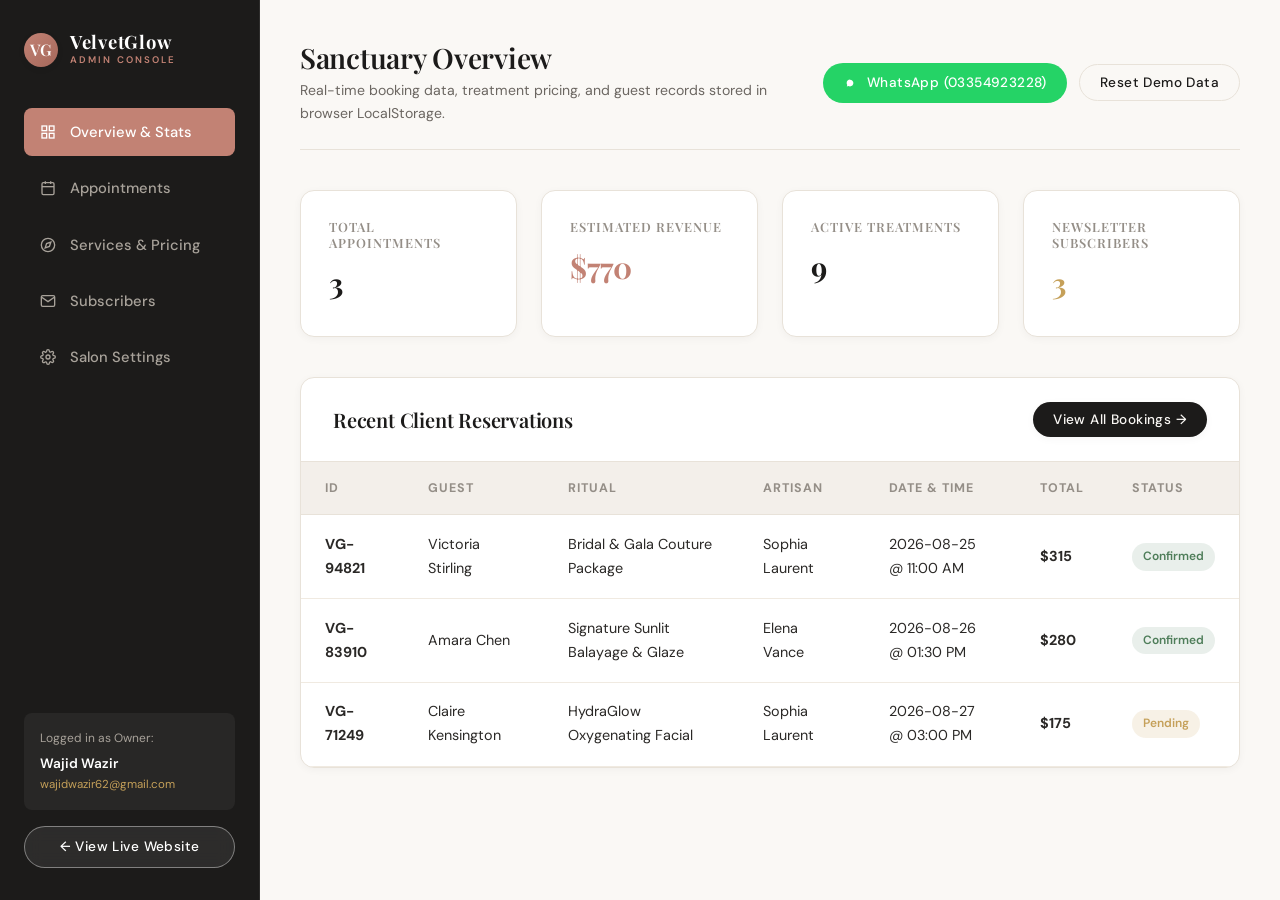
==== admin.html @ 92ae62d3 "Initial commit: VelvetGlow Hair Salon & Spa Luxury Website and Admin Portal" ====
<!DOCTYPE html>
<html lang="en">
<head>
  <meta charset="UTF-8">
  <meta name="viewport" content="width=device-width, initial-scale=1.0">
  <title>VelvetGlow Admin | Salon Management Portal</title>
  <meta name="description" content="Front-end Salon Management & Admin Dashboard for VelvetGlow Hair Salon & Spa.">
  
  <!-- Stylesheet -->
  <link rel="stylesheet" href="style.css">
  
  <style>
    /* Admin specific enhancements */
    .admin-nav-item.active {
      background-color: var(--color-rose);
      color: #FFF !important;
    }
    .action-btn-sm {
      padding: 0.35rem 0.65rem;
      font-size: 0.75rem;
      border-radius: var(--radius-xs);
      border: 1px solid var(--color-border);
      background: var(--color-bg);
      cursor: pointer;
      transition: all 0.2s;
    }
    .action-btn-sm:hover {
      background: var(--color-charcoal);
      color: #FFF;
    }
    .action-btn-danger {
      color: var(--color-error);
      border-color: rgba(184, 74, 57, 0.3);
    }
    .action-btn-danger:hover {
      background: var(--color-error);
      color: #FFF;
    }
    .admin-section-pane {
      display: none;
    }
    .admin-section-pane.active {
      display: block;
    }
    .admin-grid-2 {
      display: grid;
      grid-template-columns: 1fr 1fr;
      gap: 2rem;
    }
    @media (max-width: 900px) {
      .admin-grid-2 {
        grid-template-columns: 1fr;
      }
    }
  </style>
</head>
<body class="admin-body">

  <div class="admin-layout">
    <!-- Sidebar -->
    <aside class="admin-sidebar">
      <div>
        <a href="index.html" class="site-logo">
          <div class="logo-symbol" style="width: 34px; height: 34px; font-size: 1rem;">VG</div>
          <div class="logo-text">
            <span class="logo-title" style="color: #FFF; font-size: 1.15rem;">VelvetGlow</span>
            <span class="logo-tagline" style="font-size: 0.6rem;">Admin Console</span>
          </div>
        </a>

        <nav class="admin-sidebar-nav">
          <a href="#overview" class="admin-nav-item active" data-tab="overview">
            <svg width="16" height="16" viewBox="0 0 24 24" fill="none" stroke="currentColor" stroke-width="2"><rect x="3" y="3" width="7" height="7"></rect><rect x="14" y="3" width="7" height="7"></rect><rect x="14" y="14" width="7" height="7"></rect><rect x="3" y="14" width="7" height="7"></rect></svg>
            <span>Overview &amp; Stats</span>
          </a>
          <a href="#appointments" class="admin-nav-item" data-tab="appointments">
            <svg width="16" height="16" viewBox="0 0 24 24" fill="none" stroke="currentColor" stroke-width="2"><rect x="3" y="4" width="18" height="18" rx="2" ry="2"></rect><line x1="16" y1="2" x2="16" y2="6"></line><line x1="8" y1="2" x2="8" y2="6"></line><line x1="3" y1="10" x2="21" y2="10"></line></svg>
            <span>Appointments</span>
          </a>
          <a href="#services" class="admin-nav-item" data-tab="services">
            <svg width="16" height="16" viewBox="0 0 24 24" fill="none" stroke="currentColor" stroke-width="2"><circle cx="12" cy="12" r="10"></circle><polygon points="16.24 7.76 14.12 14.12 7.76 16.24 9.88 9.88 16.24 7.76"></polygon></svg>
            <span>Services &amp; Pricing</span>
          </a>
          <a href="#subscribers" class="admin-nav-item" data-tab="subscribers">
            <svg width="16" height="16" viewBox="0 0 24 24" fill="none" stroke="currentColor" stroke-width="2"><path d="M4 4h16c1.1 0 2 .9 2 2v12c0 1.1-.9 2-2 2H4c-1.1 0-2-.9-2-2V6c0-1.1.9-2 2-2z"></path><polyline points="22,6 12,13 2,6"></polyline></svg>
            <span>Subscribers</span>
          </a>
          <a href="#settings" class="admin-nav-item" data-tab="settings">
            <svg width="16" height="16" viewBox="0 0 24 24" fill="none" stroke="currentColor" stroke-width="2"><circle cx="12" cy="12" r="3"></circle><path d="M19.4 15a1.65 1.65 0 0 0 .33 1.82l.06.06a2 2 0 0 1 0 2.83 2 2 0 0 1-2.83 0l-.06-.06a1.65 1.65 0 0 0-1.82-.33 1.65 1.65 0 0 0-1 1.51V21a2 2 0 0 1-2 2 2 2 0 0 1-2-2v-.09A1.65 1.65 0 0 0 9 19.4a1.65 1.65 0 0 0-1.82.33l-.06.06a2 2 0 0 1-2.83 0 2 2 0 0 1 0-2.83l.06-.06a1.65 1.65 0 0 0 .33-1.82 1.65 1.65 0 0 0-1.51-1H3a2 2 0 0 1-2-2 2 2 0 0 1 2-2h.09A1.65 1.65 0 0 0 4.6 9a1.65 1.65 0 0 0-.33-1.82l-.06-.06a2 2 0 0 1 0-2.83 2 2 0 0 1 2.83 0l.06.06a1.65 1.65 0 0 0 1.82.33H9a1.65 1.65 0 0 0 1-1.51V3a2 2 0 0 1 2-2 2 2 0 0 1 2 2v.09a1.65 1.65 0 0 0 1 1.51 1.65 1.65 0 0 0 1.82-.33l.06-.06a2 2 0 0 1 2.83 0 2 2 0 0 1 0 2.83l-.06.06a1.65 1.65 0 0 0-.33 1.82V9a1.65 1.65 0 0 0 1.51 1H21a2 2 0 0 1 2 2 2 2 0 0 1-2 2h-.09a1.65 1.65 0 0 0-1.51 1z"></path></svg>
            <span>Salon Settings</span>
          </a>
        </nav>
      </div>

      <div>
        <div style="padding: 1rem; background: rgba(255, 255, 255, 0.05); border-radius: var(--radius-sm); margin-bottom: 1rem;">
          <p style="font-size: 0.75rem; color: #A8A29A; margin-bottom: 0.25rem;">Logged in as Owner:</p>
          <p style="font-size: 0.85rem; color: #FFF; font-weight: 600;">Wajid Wazir</p>
          <p style="font-size: 0.72rem; color: var(--color-gold);">wajidwazir62@gmail.com</p>
        </div>
        <a href="index.html" class="btn btn-outline-white btn-sm" style="width: 100%;">
          <span>&larr; View Live Website</span>
        </a>
      </div>
    </aside>

    <!-- Main Content Area -->
    <main class="admin-main-content">
      <!-- Header Bar -->
      <div class="admin-header-bar">
        <div>
          <h2 style="font-size: 1.75rem; margin-bottom: 0.25rem;" id="admin-page-title">Sanctuary Overview</h2>
          <p style="font-size: 0.88rem; color: var(--color-text-muted);">Real-time booking data, treatment pricing, and guest records stored in browser LocalStorage.</p>
        </div>

        <div style="display: flex; gap: 0.75rem; align-items: center;">
          <a href="https://wa.me/923354923228" target="_blank" rel="noopener" class="btn btn-sm" style="background: #25D366; color: #FFF;">
            <svg width="14" height="14" viewBox="0 0 24 24" fill="currentColor"><path d="M12.031 6.172c-3.181 0-5.767 2.586-5.768 5.766-.001 1.298.38 2.27 1.019 3.287l-.711 2.598 2.664-.699c.971.54 1.761.821 2.796.821 3.181 0 5.767-2.586 5.767-5.766.001-3.181-2.584-5.767-5.767-5.767zm2.502 6.471c-.137-.069-.811-.401-.937-.447-.126-.046-.217-.069-.308.069-.091.137-.354.447-.434.538-.08.092-.16.103-.297.034-.137-.069-.579-.213-1.103-.68-.408-.364-.683-.814-.763-.951-.08-.137-.009-.211.06-.279.062-.062.137-.16.206-.24.069-.08.091-.137.137-.229.046-.091.023-.171-.011-.24-.034-.069-.308-.743-.423-1.017-.111-.268-.225-.232-.308-.236-.08-.004-.171-.005-.263-.005-.091 0-.24.034-.365.171-.126.137-.48.469-.48 1.143s.492 1.326.56 1.417c.069.092.969 1.48 2.348 2.076.328.142.584.227.784.29.33.105.63.09.868.055.265-.04.811-.332.926-.652.114-.32.114-.595.08-.652-.034-.057-.125-.091-.262-.16z"/></svg>
            <span>WhatsApp (03354923228)</span>
          </a>
          <button class="btn btn-outline btn-sm" id="admin-reset-demo-btn" title="Reload sample appointments">Reset Demo Data</button>
        </div>
      </div>

      <!-- ====================================================================
           TAB 1: OVERVIEW & STATS
           ==================================================================== -->
      <section class="admin-section-pane active" id="pane-overview">
        <!-- Stats Cards -->
        <div class="admin-stats-grid">
          <div class="admin-stat-card">
            <h6>Total Appointments</h6>
            <div class="stat-val" id="stat-total-bookings">0</div>
          </div>
          <div class="admin-stat-card">
            <h6>Estimated Revenue</h6>
            <div class="stat-val" id="stat-total-revenue" style="color: var(--color-rose);">$0</div>
          </div>
          <div class="admin-stat-card">
            <h6>Active Treatments</h6>
            <div class="stat-val" id="stat-total-services">10</div>
          </div>
          <div class="admin-stat-card">
            <h6>Newsletter Subscribers</h6>
            <div class="stat-val" id="stat-total-subs" style="color: var(--color-gold);">0</div>
          </div>
        </div>

        <!-- Recent Appointments Quick Table -->
        <div class="admin-table-card">
          <div class="admin-table-header">
            <h4>Recent Client Reservations</h4>
            <button class="btn btn-primary btn-sm" onclick="switchAdminTab('appointments')">View All Bookings &rarr;</button>
          </div>
          <table class="admin-table">
            <thead>
              <tr>
                <th>ID</th>
                <th>Guest</th>
                <th>Ritual</th>
                <th>Artisan</th>
                <th>Date &amp; Time</th>
                <th>Total</th>
                <th>Status</th>
              </tr>
            </thead>
            <tbody id="overview-recent-tbody">
              <!-- Rendered via JS -->
            </tbody>
          </table>
        </div>
      </section>

      <!-- ====================================================================
           TAB 2: APPOINTMENTS MANAGEMENT
           ==================================================================== -->
      <section class="admin-section-pane" id="pane-appointments">
        <div class="admin-table-card">
          <div class="admin-table-header" style="flex-wrap: wrap; gap: 1rem;">
            <div style="display: flex; gap: 0.5rem; align-items: center;">
              <select id="appointment-filter-status" class="form-control" style="padding: 0.45rem 0.85rem; font-size: 0.85rem; width: auto;">
                <option value="all">All Statuses</option>
                <option value="Confirmed">Confirmed</option>
                <option value="Pending">Pending</option>
                <option value="Cancelled">Cancelled</option>
              </select>
              <input type="text" id="appointment-search-input" placeholder="Search by name, phone, or ID..." class="form-control" style="padding: 0.45rem 0.85rem; font-size: 0.85rem; width: 240px;">
            </div>

            <div style="display: flex; gap: 0.5rem;">
              <button class="btn btn-outline btn-sm" id="export-csv-btn">
                <svg width="14" height="14" viewBox="0 0 24 24" fill="none" stroke="currentColor" stroke-width="2"><path d="M21 15v4a2 2 0 0 1-2 2H5a2 2 0 0 1-2-2v-4"></path><polyline points="7 10 12 15 17 10"></polyline><line x1="12" y1="15" x2="12" y2="3"></line></svg>
                <span>Export CSV</span>
              </button>
              <button class="btn btn-rose btn-sm" id="open-manual-booking-btn">+ New Walk-in Booking</button>
            </div>
          </div>

          <table class="admin-table">
            <thead>
              <tr>
                <th>Booking ID</th>
                <th>Guest Details</th>
                <th>Treatment</th>
                <th>Artisan</th>
                <th>Date &amp; Time</th>
                <th>Total</th>
                <th>Status</th>
                <th>Actions</th>
              </tr>
            </thead>
            <tbody id="appointments-full-tbody">
              <!-- Rendered via JS -->
            </tbody>
          </table>
        </div>
      </section>

      <!-- ====================================================================
           TAB 3: SERVICES & PRICING
           ==================================================================== -->
      <section class="admin-section-pane" id="pane-services">
        <div class="admin-table-card">
          <div class="admin-table-header">
            <h4>Sanctuary Treatment Catalog &amp; Pricing</h4>
            <button class="btn btn-rose btn-sm" id="open-add-service-btn">+ Add New Treatment</button>
          </div>
          <table class="admin-table">
            <thead>
              <tr>
                <th>Treatment Name</th>
                <th>Category</th>
                <th>Duration</th>
                <th>Price</th>
                <th>Actions</th>
              </tr>
            </thead>
            <tbody id="services-tbody">
              <!-- Rendered via JS -->
            </tbody>
          </table>
        </div>
      </section>

      <!-- ====================================================================
           TAB 4: NEWSLETTER SUBSCRIBERS
           ==================================================================== -->
      <section class="admin-section-pane" id="pane-subscribers">
        <div class="admin-table-card">
          <div class="admin-table-header">
            <h4>Velvet Chronicle Subscribers</h4>
            <button class="btn btn-outline btn-sm" id="export-subs-btn">Export Email List</button>
          </div>
          <table class="admin-table">
            <thead>
              <tr>
                <th>#</th>
                <th>Subscriber Email Address</th>
                <th>Subscription Status</th>
                <th>Date Joined</th>
              </tr>
            </thead>
            <tbody id="subscribers-tbody">
              <!-- Rendered via JS -->
            </tbody>
          </table>
        </div>
      </section>

      <!-- ====================================================================
           TAB 5: SALON SETTINGS & CONTACT INFO
           ==================================================================== -->
      <section class="admin-section-pane" id="pane-settings">
        <div class="admin-grid-2">
          <!-- General Salon Info -->
          <div class="admin-table-card" style="padding: 2rem;">
            <h4 style="margin-bottom: 1.5rem;">Sanctuary Business Details</h4>
            <form id="settings-form">
              <div class="form-group">
                <label>Salon Email Address</label>
                <input type="email" id="set-email" class="form-control" value="wajidwazir62@gmail.com" required>
              </div>
              <div class="form-group">
                <label>Phone / WhatsApp Number</label>
                <input type="text" id="set-phone" class="form-control" value="03354923228" required>
              </div>
              <div class="form-group">
                <label>Physical Address</label>
                <input type="text" id="set-address" class="form-control" value="42 Rue de l'Élégance, Suite 100, Downtown Luxe District" required>
              </div>
              <div class="form-group">
                <label>Operating Hours</label>
                <input type="text" id="set-hours" class="form-control" value="Tuesday – Sunday: 9:00 AM – 8:00 PM" required>
              </div>
              <button type="submit" class="btn btn-rose btn-md">Save Settings</button>
            </form>
          </div>

          <!-- Quick Owner Actions -->
          <div class="admin-table-card" style="padding: 2rem;">
            <h4 style="margin-bottom: 1rem;">Developer &amp; Owner Profile</h4>
            <p style="font-size: 0.9rem; color: var(--color-text-muted); margin-bottom: 1.5rem;">
              Direct integration configured for <strong>Wajid Wazir</strong> with email <code>wajidwazir62@gmail.com</code> and WhatsApp <code>03354923228</code>.
            </p>
            <div style="display: flex; flex-direction: column; gap: 0.75rem;">
              <a href="https://wa.me/923354923228" target="_blank" rel="noopener" class="btn btn-outline btn-sm" style="justify-content: flex-start;">
                <span>💬 Test WhatsApp Connect (03354923228)</span>
              </a>
              <a href="mailto:wajidwazir62@gmail.com" class="btn btn-outline btn-sm" style="justify-content: flex-start;">
                <span>✉️ Test Email Connect (wajidwazir62@gmail.com)</span>
              </a>
              <a href="index.html#booking" class="btn btn-outline btn-sm" style="justify-content: flex-start;">
                <span>📅 Test Client Booking Flow</span>
              </a>
            </div>
          </div>
        </div>
      </section>
    </main>
  </div>

  <!-- Modal: Manual Walk-in Booking Form -->
  <div class="modal-backdrop" id="manual-booking-modal" aria-hidden="true">
    <div class="modal-dialog" style="padding: 2.5rem;">
      <button class="modal-close-btn" data-close-modal>&times;</button>
      <h3 style="margin-bottom: 1rem;">Add Walk-In / Manual Appointment</h3>
      <form id="manual-booking-form">
        <div class="form-group">
          <label>Guest Full Name</label>
          <input type="text" id="m-name" class="form-control" required placeholder="e.g. Lauren Bailey">
        </div>
        <div class="form-group">
          <label>Phone / WhatsApp</label>
          <input type="text" id="m-phone" class="form-control" required placeholder="e.g. 03354923228">
        </div>
        <div class="form-group">
          <label>Treatment Ritual</label>
          <input type="text" id="m-service" class="form-control" required placeholder="e.g. Signature Sunlit Balayage & Glaze">
        </div>
        <div class="form-group">
          <label>Master Artisan</label>
          <select id="m-stylist" class="form-control">
            <option value="Elena Vance">Elena Vance</option>
            <option value="Marcus Thorne">Marcus Thorne</option>
            <option value="Sophia Laurent">Sophia Laurent</option>
          </select>
        </div>
        <div class="form-row-2">
          <div class="form-group">
            <label>Date</label>
            <input type="date" id="m-date" class="form-control" required>
          </div>
          <div class="form-group">
            <label>Time</label>
            <input type="text" id="m-time" class="form-control" value="02:00 PM" required>
          </div>
        </div>
        <div class="form-group">
          <label>Total Price ($)</label>
          <input type="text" id="m-total" class="form-control" value="$245" required>
        </div>
        <button type="submit" class="btn btn-rose btn-lg" style="width: 100%;">Add to Diary</button>
      </form>
    </div>
  </div>

  <!-- Modal: Add New Service -->
  <div class="modal-backdrop" id="add-service-modal" aria-hidden="true">
    <div class="modal-dialog" style="padding: 2.5rem;">
      <button class="modal-close-btn" data-close-modal>&times;</button>
      <h3 style="margin-bottom: 1rem;">Add New Sanctuary Treatment</h3>
      <form id="add-service-form">
        <div class="form-group">
          <label>Treatment Name</label>
          <input type="text" id="srv-name" class="form-control" required placeholder="e.g. Diamond Collagen Facial">
        </div>
        <div class="form-group">
          <label>Category</label>
          <select id="srv-category" class="form-control">
            <option value="hair">Hair &amp; Styling</option>
            <option value="colour">Colour &amp; Balayage</option>
            <option value="skin">Skin &amp; Facials</option>
            <option value="spa">Body &amp; Spa</option>
            <option value="bridal">Bridal &amp; Gala</option>
          </select>
        </div>
        <div class="form-row-2">
          <div class="form-group">
            <label>Duration</label>
            <input type="text" id="srv-duration" class="form-control" required placeholder="e.g. 75 mins">
          </div>
          <div class="form-group">
            <label>Price</label>
            <input type="text" id="srv-price" class="form-control" required placeholder="e.g. $210">
          </div>
        </div>
        <div class="form-group">
          <label>Description / Notes</label>
          <textarea id="srv-desc" class="form-control" rows="2" placeholder="Description of the ritual, botanical ingredients..."></textarea>
        </div>
        <button type="submit" class="btn btn-rose btn-lg" style="width: 100%;">Add Service to Menu</button>
      </form>
    </div>
  </div>

  <!-- Modal: Edit Existing Service -->
  <div class="modal-backdrop" id="edit-service-modal" aria-hidden="true">
    <div class="modal-dialog" style="padding: 2.5rem;">
      <button class="modal-close-btn" data-close-modal>&times;</button>
      <h3 style="margin-bottom: 1rem;">✏️ Edit Sanctuary Treatment</h3>
      <form id="edit-service-form">
        <input type="hidden" id="edit-srv-index">
        <div class="form-group">
          <label>Treatment Name</label>
          <input type="text" id="edit-srv-name" class="form-control" required>
        </div>
        <div class="form-group">
          <label>Category</label>
          <select id="edit-srv-category" class="form-control">
            <option value="Hair & Styling">Hair &amp; Styling</option>
            <option value="Colour & Balayage">Colour &amp; Balayage</option>
            <option value="Skin & Facials">Skin &amp; Facials</option>
            <option value="Body & Spa">Body &amp; Spa</option>
            <option value="Bridal & Gala">Bridal &amp; Gala</option>
          </select>
        </div>
        <div class="form-row-2">
          <div class="form-group">
            <label>Duration</label>
            <input type="text" id="edit-srv-duration" class="form-control" required>
          </div>
          <div class="form-group">
            <label>Price</label>
            <input type="text" id="edit-srv-price" class="form-control" required>
          </div>
        </div>
        <div class="form-group">
          <label>Description / Details</label>
          <textarea id="edit-srv-desc" class="form-control" rows="2"></textarea>
        </div>
        <div style="display: flex; gap: 0.75rem; margin-top: 1rem;">
          <button type="button" class="btn btn-outline btn-md" data-close-modal style="flex: 1;">Cancel</button>
          <button type="submit" class="btn btn-rose btn-md" style="flex: 2;">Save Treatment Changes</button>
        </div>
      </form>
    </div>
  </div>

  <!-- Toast Container -->
  <div class="toast-container" id="toast-container"></div>

  <!-- Admin JavaScript Engine -->
  <script>
    'use strict';

    // Default Services Data
    const DEFAULT_SERVICES = [
      { name: "Artisan Haircut & Velvet Blowdry", category: "Hair & Styling", duration: "60 mins", price: "$95" },
      { name: "Signature Sunlit Balayage & Glaze", category: "Colour & Balayage", duration: "150 mins", price: "$245" },
      { name: "Full Single Process & Gloss", category: "Colour & Balayage", duration: "90 mins", price: "$155" },
      { name: "Silk Keratin Smoothing Therapy", category: "Hair & Styling", duration: "120 mins", price: "$280" },
      { name: "HydraGlow Oxygenating Facial", category: "Skin & Facials", duration: "75 mins", price: "$175" },
      { name: "Botanical Micro-Peel & Sculpt", category: "Skin & Facials", duration: "60 mins", price: "$195" },
      { name: "Warm Herbal Botanical Body Wrap", category: "Body & Spa", duration: "90 mins", price: "$185" },
      { name: "Aromatherapy Hot Stone Massage", category: "Body & Spa", duration: "75 mins", price: "$165" },
      { name: "Bridal & Gala Couture Package", category: "Bridal & Gala", duration: "180 mins", price: "$290" }
    ];

    function getStoredBookings() {
      try {
        const raw = localStorage.getItem('vg_bookings');
        if (raw) return JSON.parse(raw);
      } catch (e) {}
      
      const demo = [
        {
          id: 'VG-94821',
          name: 'Victoria Stirling',
          email: 'victoria@example.com',
          phone: '03354923228',
          service: 'Bridal & Gala Couture Package',
          stylist: 'Sophia Laurent',
          date: '2026-08-25',
          time: '11:00 AM',
          total: '$315',
          status: 'Confirmed'
        },
        {
          id: 'VG-83910',
          name: 'Amara Chen',
          email: 'amara.chen@example.com',
          phone: '03354923228',
          service: 'Signature Sunlit Balayage & Glaze',
          stylist: 'Elena Vance',
          date: '2026-08-26',
          time: '01:30 PM',
          total: '$280',
          status: 'Confirmed'
        },
        {
          id: 'VG-71249',
          name: 'Claire Kensington',
          email: 'claire@example.com',
          phone: '03354923228',
          service: 'HydraGlow Oxygenating Facial',
          stylist: 'Sophia Laurent',
          date: '2026-08-27',
          time: '03:00 PM',
          total: '$175',
          status: 'Pending'
        }
      ];
      localStorage.setItem('vg_bookings', JSON.stringify(demo));
      return demo;
    }

    function getStoredServices() {
      try {
        const raw = localStorage.getItem('vg_admin_services');
        if (raw) return JSON.parse(raw);
      } catch (e) {}
      return DEFAULT_SERVICES;
    }

    function getStoredSubscribers() {
      try {
        const raw = localStorage.getItem('vg_subscribers');
        if (raw) return JSON.parse(raw);
      } catch (e) {}
      const demo = ['claire.kensington@gmail.com', 'victoria.stirling@vogue.com', 'elena.guest@luxury.com'];
      localStorage.setItem('vg_subscribers', JSON.stringify(demo));
      return demo;
    }

    // Render Overview & Tables
    function renderAdminPortal() {
      const bookings = getStoredBookings();
      const services = getStoredServices();
      const subs = getStoredSubscribers();

      // Stats Calculations
      let totalRevenue = 0;
      bookings.forEach(b => {
        const amt = parseInt((b.total || '$0').replace(/[^0-9]/g, ''), 10) || 0;
        if (b.status !== 'Cancelled') totalRevenue += amt;
      });

      document.getElementById('stat-total-bookings').textContent = bookings.length;
      document.getElementById('stat-total-revenue').textContent = `$${totalRevenue.toLocaleString()}`;
      document.getElementById('stat-total-services').textContent = services.length;
      document.getElementById('stat-total-subs').textContent = subs.length;

      // Render Recent Overview Table
      const recentTbody = document.getElementById('overview-recent-tbody');
      if (recentTbody) {
        recentTbody.innerHTML = bookings.slice(0, 5).map(b => `
          <tr>
            <td><strong>${b.id}</strong></td>
            <td>${b.name}</td>
            <td>${b.service}</td>
            <td>${b.stylist}</td>
            <td>${b.date} @ ${b.time}</td>
            <td><strong>${b.total}</strong></td>
            <td><span class="status-badge ${b.status.toLowerCase()}">${b.status}</span></td>
          </tr>
        `).join('');
      }

      // Render Full Appointments Table
      renderAppointmentsTable(bookings);

      // Render Services Table
      const srvTbody = document.getElementById('services-tbody');
      if (srvTbody) {
        srvTbody.innerHTML = services.map((s, idx) => `
          <tr>
            <td><strong>${s.name}</strong></td>
            <td><span class="specialty-tag">${s.category}</span></td>
            <td>${s.duration}</td>
            <td><strong style="color: var(--color-rose);">${s.price}</strong></td>
            <td>
              <div style="display: flex; gap: 0.4rem;">
                <button class="action-btn-sm" onclick="editService(${idx})" title="Edit Treatment">✏️ Edit</button>
                <button class="action-btn-sm action-btn-danger" onclick="deleteService(${idx})" title="Remove Treatment">🗑 Remove</button>
              </div>
            </td>
          </tr>
        `).join('');
      }

      // Render Subscribers Table
      const subsTbody = document.getElementById('subscribers-tbody');
      if (subsTbody) {
        subsTbody.innerHTML = subs.map((email, i) => `
          <tr>
            <td>${i + 1}</td>
            <td><strong>${email}</strong></td>
            <td><span class="status-badge confirmed">Active VIP</span></td>
            <td>Aug 2026</td>
          </tr>
        `).join('');
      }
    }

    function renderAppointmentsTable(bookings) {
      const fullTbody = document.getElementById('appointments-full-tbody');
      const statusFilter = document.getElementById('appointment-filter-status')?.value || 'all';
      const searchVal = document.getElementById('appointment-search-input')?.value.toLowerCase().trim() || '';

      if (!fullTbody) return;

      const filtered = bookings.filter(b => {
        const matchesStatus = statusFilter === 'all' || b.status.toLowerCase() === statusFilter.toLowerCase();
        const matchesSearch = searchVal === '' || 
          b.name.toLowerCase().includes(searchVal) || 
          b.id.toLowerCase().includes(searchVal) || 
          (b.phone && b.phone.includes(searchVal)) ||
          b.service.toLowerCase().includes(searchVal);
        return matchesStatus && matchesSearch;
      });

      if (filtered.length === 0) {
        fullTbody.innerHTML = `<tr><td colspan="8" style="text-align: center; color: var(--color-text-muted); padding: 2rem;">No matching bookings found.</td></tr>`;
        return;
      }

      fullTbody.innerHTML = filtered.map((b, idx) => `
        <tr>
          <td><strong style="color: var(--color-rose);">${b.id}</strong></td>
          <td>
            <strong>${b.name}</strong><br>
            <small style="color: var(--color-text-muted);">${b.phone || '03354923228'}</small>
          </td>
          <td>${b.service}</td>
          <td>${b.stylist}</td>
          <td>${b.date}<br><small>${b.time}</small></td>
          <td><strong>${b.total}</strong></td>
          <td>
            <span class="status-badge ${b.status.toLowerCase()}">${b.status}</span>
          </td>
          <td>
            <div style="display: flex; gap: 0.35rem;">
              <button class="action-btn-sm" title="Mark Confirmed" onclick="updateBookingStatus('${b.id}', 'Confirmed')">✓</button>
              <button class="action-btn-sm" title="Mark Cancelled" onclick="updateBookingStatus('${b.id}', 'Cancelled')">✕</button>
              <button class="action-btn-sm action-btn-danger" title="Delete" onclick="deleteBooking('${b.id}')">🗑</button>
            </div>
          </td>
        </tr>
      `).join('');
    }

    // Tab Navigation
    function switchAdminTab(tabName) {
      document.querySelectorAll('.admin-nav-item').forEach(btn => {
        btn.classList.toggle('active', btn.getAttribute('data-tab') === tabName);
      });
      document.querySelectorAll('.admin-section-pane').forEach(pane => {
        pane.classList.toggle('active', pane.id === `pane-${tabName}`);
      });

      const titleMap = {
        overview: 'Sanctuary Overview',
        appointments: 'Appointment Reservations',
        services: 'Services & Pricing Menu',
        subscribers: 'Newsletter Subscribers',
        settings: 'Sanctuary Settings'
      };
      const titleEl = document.getElementById('admin-page-title');
      if (titleEl) titleEl.textContent = titleMap[tabName] || 'Admin Console';
    }

    // Booking Status Update
    window.updateBookingStatus = function(id, newStatus) {
      const bookings = getStoredBookings();
      const item = bookings.find(b => b.id === id);
      if (item) {
        item.status = newStatus;
        localStorage.setItem('vg_bookings', JSON.stringify(bookings));
        renderAdminPortal();
        showToast(`Booking ${id} marked as ${newStatus}`);
      }
    };

    // Booking Delete
    window.deleteBooking = function(id) {
      if (confirm(`Are you sure you want to remove booking ${id}?`)) {
        let bookings = getStoredBookings();
        bookings = bookings.filter(b => b.id !== id);
        localStorage.setItem('vg_bookings', JSON.stringify(bookings));
        renderAdminPortal();
        showToast(`Booking ${id} deleted`);
      }
    };

    // Edit Service Handler
    window.editService = function(idx) {
      const services = getStoredServices();
      const srv = services[idx];
      if (!srv) return;

      document.getElementById('edit-srv-index').value = idx;
      document.getElementById('edit-srv-name').value = srv.name;
      document.getElementById('edit-srv-category').value = srv.category;
      document.getElementById('edit-srv-duration').value = srv.duration;
      document.getElementById('edit-srv-price').value = srv.price;
      document.getElementById('edit-srv-desc').value = srv.desc || '';

      const editModal = document.getElementById('edit-service-modal');
      openModal(editModal);
    };

    // Delete Service
    window.deleteService = function(idx) {
      if (confirm('Are you sure you want to remove this treatment from the menu?')) {
        const services = getStoredServices();
        services.splice(idx, 1);
        localStorage.setItem('vg_admin_services', JSON.stringify(services));
        renderAdminPortal();
        showToast('Treatment removed from catalog');
      }
    };

    // Export CSV
    function exportToCSV() {
      const bookings = getStoredBookings();
      let csv = 'Booking ID,Guest Name,Email,Phone,Service,Artisan,Date,Time,Total,Status\n';
      bookings.forEach(b => {
        csv += `"${b.id}","${b.name}","${b.email || ''}","${b.phone || ''}","${b.service}","${b.stylist}","${b.date}","${b.time}","${b.total}","${b.status}"\n`;
      });
      const blob = new Blob([csv], { type: 'text/csv;charset=utf-8;' });
      const url = URL.createObjectURL(blob);
      const a = document.createElement('a');
      a.href = url;
      a.download = `velvetglow-appointments-${new Date().toISOString().split('T')[0]}.csv`;
      a.click();
      showToast('CSV export downloaded successfully!', 'success');
    }

    // Modal Helpers
    function openModal(el) { el.classList.add('open'); }
    function closeModal(el) { el.classList.remove('open'); }

    // Init Event Listeners
    document.addEventListener('DOMContentLoaded', () => {
      renderAdminPortal();

      // Navigation clicks
      document.querySelectorAll('.admin-nav-item').forEach(link => {
        link.addEventListener('click', (e) => {
          e.preventDefault();
          const tab = link.getAttribute('data-tab');
          switchAdminTab(tab);
        });
      });

      // Filter & Search
      document.getElementById('appointment-filter-status')?.addEventListener('change', () => {
        renderAppointmentsTable(getStoredBookings());
      });
      document.getElementById('appointment-search-input')?.addEventListener('input', () => {
        renderAppointmentsTable(getStoredBookings());
      });

      // Export Buttons
      document.getElementById('export-csv-btn')?.addEventListener('click', exportToCSV);
      document.getElementById('export-subs-btn')?.addEventListener('click', () => {
        const subs = getStoredSubscribers().join('\n');
        const blob = new Blob([subs], { type: 'text/plain' });
        const a = document.createElement('a');
        a.href = URL.createObjectURL(blob);
        a.download = 'velvetglow-subscribers.txt';
        a.click();
      });

      // Reset Demo Data
      document.getElementById('admin-reset-demo-btn')?.addEventListener('click', () => {
        localStorage.removeItem('vg_bookings');
        localStorage.removeItem('vg_admin_services');
        localStorage.removeItem('vg_subscribers');
        renderAdminPortal();
        showToast('Demo data successfully reloaded!', 'success');
      });

      // Manual Booking Modal
      const manualModal = document.getElementById('manual-booking-modal');
      const addServiceModal = document.getElementById('add-service-modal');
      const editServiceModal = document.getElementById('edit-service-modal');

      document.getElementById('open-manual-booking-btn')?.addEventListener('click', () => {
        const today = new Date().toISOString().split('T')[0];
        const dateInput = document.getElementById('m-date');
        if (dateInput) { dateInput.value = today; dateInput.min = today; }
        openModal(manualModal);
      });

      document.getElementById('open-add-service-btn')?.addEventListener('click', () => {
        openModal(addServiceModal);
      });

      // Modal Closers
      document.querySelectorAll('[data-close-modal]').forEach(b => {
        b.addEventListener('click', () => {
          closeModal(manualModal);
          closeModal(addServiceModal);
          closeModal(editServiceModal);
        });
      });

      // Manual Booking Form Submit
      document.getElementById('manual-booking-form')?.addEventListener('submit', (e) => {
        e.preventDefault();
        const record = {
          id: 'VG-' + Math.floor(10000 + Math.random() * 90000),
          name: document.getElementById('m-name').value.trim(),
          phone: document.getElementById('m-phone').value.trim(),
          service: document.getElementById('m-service').value.trim(),
          stylist: document.getElementById('m-stylist').value,
          date: document.getElementById('m-date').value,
          time: document.getElementById('m-time').value,
          total: document.getElementById('m-total').value,
          status: 'Confirmed',
          timestamp: new Date().toISOString()
        };
        const bookings = getStoredBookings();
        bookings.unshift(record);
        localStorage.setItem('vg_bookings', JSON.stringify(bookings));
        closeModal(manualModal);
        document.getElementById('manual-booking-form').reset();
        renderAdminPortal();
        showToast('Walk-in appointment added to diary!', 'success');
      });

      // Add Service Form Submit
      document.getElementById('add-service-form')?.addEventListener('submit', (e) => {
        e.preventDefault();
        const newSrv = {
          name: document.getElementById('srv-name').value.trim(),
          category: document.getElementById('srv-category').options[document.getElementById('srv-category').selectedIndex].text,
          duration: document.getElementById('srv-duration').value.trim(),
          price: document.getElementById('srv-price').value.trim(),
          desc: document.getElementById('srv-desc')?.value.trim() || ''
        };
        const services = getStoredServices();
        services.push(newSrv);
        localStorage.setItem('vg_admin_services', JSON.stringify(services));
        closeModal(addServiceModal);
        document.getElementById('add-service-form').reset();
        renderAdminPortal();
        showToast('New service added to price menu!', 'success');
      });

      // Edit Service Form Submit
      document.getElementById('edit-service-form')?.addEventListener('submit', (e) => {
        e.preventDefault();
        const idx = parseInt(document.getElementById('edit-srv-index').value, 10);
        const services = getStoredServices();
        if (services[idx] !== undefined) {
          services[idx] = {
            name: document.getElementById('edit-srv-name').value.trim(),
            category: document.getElementById('edit-srv-category').value,
            duration: document.getElementById('edit-srv-duration').value.trim(),
            price: document.getElementById('edit-srv-price').value.trim(),
            desc: document.getElementById('edit-srv-desc')?.value.trim() || ''
          };
          localStorage.setItem('vg_admin_services', JSON.stringify(services));
          closeModal(editServiceModal);
          renderAdminPortal();
          showToast(`Treatment "${services[idx].name}" updated successfully!`, 'success');
        }
      });

      // Settings Form Submit
      document.getElementById('settings-form')?.addEventListener('submit', (e) => {
        e.preventDefault();
        showToast('Sanctuary settings updated successfully!', 'success');
      });
    });

    function showToast(msg, type = 'info') {
      const container = document.getElementById('toast-container');
      if (!container) return;
      const toast = document.createElement('div');
      toast.className = `toast ${type}`;
      toast.textContent = msg;
      container.appendChild(toast);
      setTimeout(() => {
        toast.style.opacity = '0';
        setTimeout(() => toast.remove(), 350);
      }, 3500);
    }
  </script>
</body>
</html>
---- style.css ----
/* ==========================================================================
   VELVETGLOW HAIR SALON & SPA — LUXURY DESIGN SYSTEM & STYLESHEET
   Aesthetics: Editorial luxury, warm, feminine, calm, modern
   Palette: Ivory, Charcoal Noir, Muted Terracotta/Rose, Sage Olive, Champagne Gold
   ========================================================================== */

/* --- Google Fonts Import --- */
@import url('https://fonts.googleapis.com/css2?family=DM+Sans:ital,opsz,wght@0,9..40,300;0,9..40,400;0,9..40,500;0,9..40,600;0,9..40,700;1,9..40,400&family=Playfair+Display:ital,wght@0,400;0,500;0,600;0,700;0,800;1,400;1,600&display=swap');

/* --- CSS Variables / Design Tokens --- */
:root {
  /* Color Palette */
  --color-bg: #FAF8F5;
  --color-bg-alt: #F3EFEA;
  --color-bg-card: #FFFFFF;
  --color-bg-card-subtle: #F8F5F0;
  
  --color-charcoal: #1C1B1A;
  --color-charcoal-light: #2C2A28;
  --color-text-main: #2A2826;
  --color-text-muted: #6B6661;
  --color-text-light: #948E87;
  
  --color-rose: #C28274;
  --color-rose-dark: #A6685B;
  --color-rose-light: #F4E8E5;
  --color-rose-subtle: rgba(194, 130, 116, 0.12);
  
  --color-olive: #687056;
  --color-olive-dark: #505741;
  --color-olive-light: #EDF0E7;
  
  --color-gold: #C5A059;
  --color-gold-light: #EBD9B9;
  --color-gold-subtle: rgba(197, 160, 89, 0.15);
  
  --color-border: #E8E2D9;
  --color-border-light: #F0EAE1;
  --color-border-focus: #C28274;
  
  --color-white: #FFFFFF;
  --color-success: #4E7D59;
  --color-error: #B84A39;

  /* Typography */
  --font-serif: 'Playfair Display', Georgia, 'Times New Roman', serif;
  --font-sans: 'DM Sans', -apple-system, BlinkMacSystemFont, 'Segoe UI', Roboto, sans-serif;
  
  /* Elevation & Shadows */
  --shadow-sm: 0 2px 8px rgba(28, 27, 26, 0.04);
  --shadow-md: 0 8px 24px rgba(28, 27, 26, 0.06);
  --shadow-lg: 0 16px 40px rgba(28, 27, 26, 0.09);
  --shadow-xl: 0 24px 60px rgba(28, 27, 26, 0.12);
  --shadow-gold: 0 8px 30px rgba(197, 160, 89, 0.25);
  --shadow-rose: 0 8px 30px rgba(194, 130, 116, 0.25);

  /* Layout & Sizing */
  --container-max: 1280px;
  --container-narrow: 960px;
  --radius-xs: 4px;
  --radius-sm: 8px;
  --radius-md: 14px;
  --radius-lg: 22px;
  --radius-full: 9999px;
  
  /* Transitions */
  --transition-fast: 0.2s cubic-bezier(0.16, 1, 0.3, 1);
  --transition-normal: 0.35s cubic-bezier(0.16, 1, 0.3, 1);
  --transition-slow: 0.6s cubic-bezier(0.16, 1, 0.3, 1);
  
  /* Glassmorphism */
  --glass-bg: rgba(250, 248, 245, 0.82);
  --glass-border: rgba(232, 226, 217, 0.7);
  --glass-blur: blur(14px);
}

/* Dark Ambient Mode */
[data-theme="dark"] {
  --color-bg: #141312;
  --color-bg-alt: #1B1A19;
  --color-bg-card: #201E1D;
  --color-bg-card-subtle: #272523;
  
  --color-charcoal: #FAF8F5;
  --color-charcoal-light: #E8E2D9;
  --color-text-main: #EFECE6;
  --color-text-muted: #A8A29A;
  --color-text-light: #736E67;
  
  --color-rose: #D99B8F;
  --color-rose-dark: #C28274;
  --color-rose-light: #2C201E;
  --color-rose-subtle: rgba(217, 155, 143, 0.15);
  
  --color-olive: #8A9473;
  --color-olive-light: #22261C;
  
  --color-gold: #D8B878;
  --color-gold-light: #2B2317;
  
  --color-border: #2E2B28;
  --color-border-light: #262421;
  
  --glass-bg: rgba(20, 19, 18, 0.85);
  --glass-border: rgba(46, 43, 40, 0.7);
}

/* --- Global Reset & Base Styles --- */
*, *::before, *::after {
  box-sizing: border-box;
  margin: 0;
  padding: 0;
}

html {
  font-size: 16px;
  scroll-behavior: smooth;
  scroll-padding-top: 90px;
  -webkit-text-size-adjust: 100%;
}

body {
  font-family: var(--font-sans);
  background-color: var(--color-bg);
  color: var(--color-text-main);
  line-height: 1.65;
  font-weight: 400;
  overflow-x: hidden;
  transition: background-color var(--transition-normal), color var(--transition-normal);
}

body.modal-open,
body.menu-open {
  overflow: hidden;
}

/* Typography Defaults */
h1, h2, h3, h4, h5, h6 {
  font-family: var(--font-serif);
  color: var(--color-charcoal);
  font-weight: 600;
  line-height: 1.25;
  letter-spacing: -0.01em;
}

h1 {
  font-size: clamp(2.4rem, 5.5vw, 4.2rem);
  font-weight: 500;
}

h2 {
  font-size: clamp(2rem, 3.8vw, 3rem);
}

h3 {
  font-size: clamp(1.4rem, 2.5vw, 1.85rem);
}

h4 {
  font-size: 1.25rem;
}

p {
  color: var(--color-text-muted);
  font-size: 1.025rem;
}

a {
  color: inherit;
  text-decoration: none;
  transition: color var(--transition-fast);
}

img {
  max-width: 100%;
  height: auto;
  display: block;
}

button, input, select, textarea {
  font-family: inherit;
  font-size: inherit;
  color: inherit;
  border: none;
  background: none;
}

button {
  cursor: pointer;
}

ul, ol {
  list-style: none;
}

/* Custom Scrollbar */
::-webkit-scrollbar {
  width: 8px;
}
::-webkit-scrollbar-track {
  background: var(--color-bg-alt);
}
::-webkit-scrollbar-thumb {
  background: var(--color-rose);
  border-radius: var(--radius-full);
}
::-webkit-scrollbar-thumb:hover {
  background: var(--color-rose-dark);
}

/* Container Utility */
.container {
  width: 100%;
  max-width: var(--container-max);
  margin-left: auto;
  margin-right: auto;
  padding-left: 1.5rem;
  padding-right: 1.5rem;
}

.container-narrow {
  max-width: var(--container-narrow);
}

/* Section Header Utility */
.section-header {
  text-align: center;
  max-width: 680px;
  margin: 0 auto 3.5rem auto;
}

.section-tag {
  display: inline-flex;
  align-items: center;
  gap: 0.5rem;
  font-size: 0.8rem;
  font-weight: 600;
  letter-spacing: 0.15em;
  text-transform: uppercase;
  color: var(--color-rose);
  background-color: var(--color-rose-subtle);
  padding: 0.4rem 1rem;
  border-radius: var(--radius-full);
  margin-bottom: 1rem;
}

.section-tag.olive {
  color: var(--color-olive);
  background-color: var(--color-olive-light);
}

.section-tag.gold {
  color: var(--color-gold);
  background-color: var(--color-gold-subtle);
}

.section-title {
  margin-bottom: 1rem;
}

.section-title em {
  font-style: italic;
  font-weight: 400;
  color: var(--color-rose);
}

.section-subtitle {
  font-size: 1.1rem;
  color: var(--color-text-muted);
}

/* Buttons */
.btn {
  display: inline-flex;
  align-items: center;
  justify-content: center;
  gap: 0.6rem;
  padding: 0.85rem 1.85rem;
  font-size: 0.95rem;
  font-weight: 500;
  letter-spacing: 0.03em;
  border-radius: var(--radius-full);
  transition: all var(--transition-normal);
  white-space: nowrap;
}

.btn-primary {
  background-color: var(--color-charcoal);
  color: var(--color-bg);
  box-shadow: var(--shadow-sm);
}

.btn-primary:hover {
  background-color: var(--color-rose);
  color: var(--color-white);
  transform: translateY(-2px);
  box-shadow: var(--shadow-rose);
}

.btn-rose {
  background-color: var(--color-rose);
  color: var(--color-white);
  box-shadow: var(--shadow-rose);
}

.btn-rose:hover {
  background-color: var(--color-rose-dark);
  transform: translateY(-2px);
  box-shadow: 0 10px 25px rgba(194, 130, 116, 0.4);
}

.btn-outline {
  border: 1px solid var(--color-border);
  color: var(--color-charcoal);
  background-color: transparent;
}

.btn-outline:hover {
  border-color: var(--color-charcoal);
  background-color: var(--color-charcoal);
  color: var(--color-bg);
}

.btn-outline-white {
  border: 1px solid rgba(255, 255, 255, 0.4);
  color: var(--color-white);
  background-color: rgba(255, 255, 255, 0.08);
  backdrop-filter: blur(8px);
}

.btn-outline-white:hover {
  border-color: var(--color-white);
  background-color: var(--color-white);
  color: var(--color-charcoal);
}

.btn-gold {
  background: linear-gradient(135deg, #D4AF7A, #B68C48);
  color: #1C1B1A;
  font-weight: 600;
  box-shadow: var(--shadow-gold);
}

.btn-gold:hover {
  transform: translateY(-2px);
  box-shadow: 0 12px 30px rgba(197, 160, 89, 0.45);
}

.btn-sm {
  padding: 0.55rem 1.25rem;
  font-size: 0.85rem;
}

.btn-lg {
  padding: 1.1rem 2.4rem;
  font-size: 1.05rem;
}

.btn-icon {
  width: 44px;
  height: 44px;
  padding: 0;
  border-radius: 50%;
  display: inline-flex;
  align-items: center;
  justify-content: center;
}

/* ==========================================================================
   1. BRANDED ANIMATED PAGE LOADER
   ========================================================================= */
.page-loader {
  position: fixed;
  inset: 0;
  z-index: 9999;
  background-color: var(--color-bg);
  display: flex;
  flex-direction: column;
  align-items: center;
  justify-content: center;
  transition: opacity 0.7s cubic-bezier(0.16, 1, 0.3, 1), visibility 0.7s;
}

.page-loader.loaded {
  opacity: 0;
  visibility: hidden;
  pointer-events: none;
}

.loader-brand {
  text-align: center;
  animation: loaderPulse 2s infinite ease-in-out;
}

.loader-monogram {
  width: 72px;
  height: 72px;
  margin: 0 auto 1.25rem auto;
  position: relative;
  display: flex;
  align-items: center;
  justify-content: center;
}

.loader-monogram svg {
  width: 100%;
  height: 100%;
  animation: spinSlow 12s linear infinite;
}

.loader-monogram-inner {
  position: absolute;
  font-family: var(--font-serif);
  font-size: 1.6rem;
  font-weight: 600;
  color: var(--color-rose);
}

.loader-title {
  font-family: var(--font-serif);
  font-size: 1.5rem;
  letter-spacing: 0.18em;
  color: var(--color-charcoal);
  text-transform: uppercase;
  margin-bottom: 0.4rem;
}

.loader-subtitle {
  font-size: 0.75rem;
  letter-spacing: 0.3em;
  color: var(--color-rose);
  text-transform: uppercase;
}

.loader-bar-wrap {
  width: 180px;
  height: 2px;
  background: var(--color-border);
  border-radius: var(--radius-full);
  margin-top: 1.75rem;
  overflow: hidden;
}

.loader-bar {
  width: 0%;
  height: 100%;
  background: linear-gradient(90deg, var(--color-rose), var(--color-gold));
  border-radius: var(--radius-full);
  animation: loaderFill 1.4s cubic-bezier(0.65, 0, 0.35, 1) forwards;
}

@keyframes loaderPulse {
  0%, 100% { transform: scale(1); opacity: 1; }
  50% { transform: scale(0.98); opacity: 0.85; }
}

@keyframes spinSlow {
  from { transform: rotate(0deg); }
  to { transform: rotate(360deg); }
}

@keyframes loaderFill {
  0% { width: 0%; }
  60% { width: 75%; }
  100% { width: 100%; }
}

/* ==========================================================================
   2. TOP BAR & RESPONSIVE STICKY HEADER
   ========================================================================== */
.top-announcement {
  background-color: var(--color-charcoal);
  color: #EBD9B9;
  font-size: 0.8rem;
  letter-spacing: 0.05em;
  padding: 0.5rem 1rem;
  position: relative;
  z-index: 101;
}

.top-announcement-inner {
  display: flex;
  align-items: center;
  justify-content: space-between;
  gap: 1rem;
}

.top-announcement-content {
  display: flex;
  align-items: center;
  gap: 0.6rem;
  margin: 0 auto;
}

.top-announcement-badge {
  background: var(--color-rose);
  color: var(--color-white);
  font-size: 0.68rem;
  font-weight: 700;
  padding: 0.15rem 0.5rem;
  border-radius: var(--radius-full);
  text-transform: uppercase;
}

.top-announcement-contacts {
  display: flex;
  align-items: center;
  gap: 1.25rem;
  color: #FFF;
}

.top-announcement-contacts a {
  display: inline-flex;
  align-items: center;
  gap: 0.35rem;
  transition: color var(--transition-fast);
}

.top-announcement-contacts a:hover {
  color: var(--color-gold);
}

/* Main Header */
.site-header {
  position: sticky;
  top: 0;
  z-index: 100;
  background-color: var(--glass-bg);
  backdrop-filter: var(--glass-blur);
  -webkit-backdrop-filter: var(--glass-blur);
  border-bottom: 1px solid var(--glass-border);
  transition: background-color var(--transition-normal), box-shadow var(--transition-normal), padding var(--transition-normal);
  padding: 1.1rem 0;
}

.site-header.scrolled {
  padding: 0.75rem 0;
  box-shadow: var(--shadow-sm);
}

.header-inner {
  display: flex;
  align-items: center;
  justify-content: space-between;
}

/* Brand Logo */
.site-logo {
  display: inline-flex;
  align-items: center;
  gap: 0.75rem;
  text-decoration: none;
}

.logo-symbol {
  width: 40px;
  height: 40px;
  background: linear-gradient(135deg, var(--color-rose), var(--color-rose-dark));
  border-radius: 50%;
  display: flex;
  align-items: center;
  justify-content: center;
  color: #FFF;
  font-family: var(--font-serif);
  font-size: 1.2rem;
  font-weight: 600;
  box-shadow: var(--shadow-sm);
  transition: transform var(--transition-normal);
}

.site-logo:hover .logo-symbol {
  transform: rotate(15deg) scale(1.05);
}

.logo-text {
  display: flex;
  flex-direction: column;
}

.logo-title {
  font-family: var(--font-serif);
  font-size: 1.35rem;
  font-weight: 700;
  letter-spacing: 0.04em;
  color: var(--color-charcoal);
  line-height: 1.1;
}

.logo-tagline {
  font-size: 0.65rem;
  text-transform: uppercase;
  letter-spacing: 0.22em;
  color: var(--color-rose);
  font-weight: 600;
}

/* Navigation Links */
.main-nav {
  display: flex;
  align-items: center;
  gap: 2rem;
}

.nav-links {
  display: flex;
  align-items: center;
  gap: 1.6rem;
}

.nav-link {
  font-size: 0.92rem;
  font-weight: 500;
  color: var(--color-text-main);
  position: relative;
  padding: 0.35rem 0;
  transition: color var(--transition-fast);
}

.nav-link::after {
  content: '';
  position: absolute;
  bottom: 0;
  left: 50%;
  width: 0;
  height: 1.5px;
  background-color: var(--color-rose);
  transition: all var(--transition-normal);
  transform: translateX(-50%);
}

.nav-link:hover,
.nav-link.active {
  color: var(--color-rose);
}

.nav-link:hover::after,
.nav-link.active::after {
  width: 100%;
}

/* Header Actions */
.header-actions {
  display: flex;
  align-items: center;
  gap: 0.9rem;
}

.theme-toggle-btn {
  width: 38px;
  height: 38px;
  border-radius: 50%;
  border: 1px solid var(--color-border);
  display: flex;
  align-items: center;
  justify-content: center;
  color: var(--color-charcoal);
  transition: all var(--transition-fast);
}

.theme-toggle-btn:hover {
  background-color: var(--color-bg-alt);
  border-color: var(--color-rose);
  color: var(--color-rose);
}

.theme-toggle-btn .moon-icon {
  display: none;
}

[data-theme="dark"] .theme-toggle-btn .sun-icon {
  display: none;
}

[data-theme="dark"] .theme-toggle-btn .moon-icon {
  display: block;
}

/* Mobile Hamburger Button */
.menu-toggle-btn {
  display: none;
  width: 40px;
  height: 40px;
  border-radius: var(--radius-sm);
  border: 1px solid var(--color-border);
  flex-direction: column;
  align-items: center;
  justify-content: center;
  gap: 5px;
  background: transparent;
  z-index: 105;
}

.menu-toggle-btn span {
  display: block;
  width: 20px;
  height: 2px;
  background-color: var(--color-charcoal);
  transition: all var(--transition-normal);
}

.menu-toggle-btn.active span:nth-child(1) {
  transform: translateY(7px) rotate(45deg);
}
.menu-toggle-btn.active span:nth-child(2) {
  opacity: 0;
}
.menu-toggle-btn.active span:nth-child(3) {
  transform: translateY(-7px) rotate(-45deg);
}

/* Mobile Navigation Overlay */
.mobile-nav-drawer {
  position: fixed;
  inset: 0;
  background-color: var(--glass-bg);
  backdrop-filter: blur(20px);
  -webkit-backdrop-filter: blur(20px);
  z-index: 99;
  display: flex;
  flex-direction: column;
  justify-content: center;
  align-items: center;
  padding: 3rem 2rem;
  opacity: 0;
  visibility: hidden;
  transition: all var(--transition-normal);
}

.mobile-nav-drawer.open {
  opacity: 1;
  visibility: visible;
}

.mobile-nav-links {
  display: flex;
  flex-direction: column;
  align-items: center;
  gap: 1.5rem;
  margin-bottom: 2.5rem;
  text-align: center;
}

.mobile-nav-link {
  font-family: var(--font-serif);
  font-size: 1.7rem;
  color: var(--color-charcoal);
  font-weight: 500;
  transition: color var(--transition-fast);
}

.mobile-nav-link:hover,
.mobile-nav-link.active {
  color: var(--color-rose);
}

.mobile-nav-contacts {
  text-align: center;
  font-size: 0.9rem;
  color: var(--color-text-muted);
}

.mobile-nav-contacts a {
  color: var(--color-charcoal);
  font-weight: 600;
}

/* ==========================================================================
   3. HERO SECTION
   ========================================================================== */
.hero-section {
  position: relative;
  padding: 4.5rem 0 6rem 0;
  overflow: hidden;
  background: radial-gradient(circle at 80% 20%, rgba(194, 130, 116, 0.08) 0%, rgba(250, 248, 245, 0) 60%),
              radial-gradient(circle at 10% 80%, rgba(104, 112, 86, 0.06) 0%, rgba(250, 248, 245, 0) 50%);
}

.hero-grid {
  display: grid;
  grid-template-columns: 1.15fr 0.95fr;
  gap: 3.5rem;
  align-items: center;
}

.hero-content {
  position: relative;
  z-index: 2;
}

.hero-badge-pill {
  display: inline-flex;
  align-items: center;
  gap: 0.5rem;
  font-size: 0.85rem;
  font-weight: 500;
  color: var(--color-charcoal);
  background: var(--color-bg-card);
  padding: 0.45rem 1.1rem;
  border-radius: var(--radius-full);
  border: 1px solid var(--color-border);
  box-shadow: var(--shadow-sm);
  margin-bottom: 1.5rem;
}

.hero-badge-pill .pulse-dot {
  width: 8px;
  height: 8px;
  border-radius: 50%;
  background-color: #2E8540;
  box-shadow: 0 0 0 0 rgba(46, 133, 64, 0.7);
  animation: pulseGreen 2s infinite;
}

@keyframes pulseGreen {
  0% { transform: scale(0.95); box-shadow: 0 0 0 0 rgba(46, 133, 64, 0.7); }
  70% { transform: scale(1); box-shadow: 0 0 0 8px rgba(46, 133, 64, 0); }
  100% { transform: scale(0.95); box-shadow: 0 0 0 0 rgba(46, 133, 64, 0); }
}

.hero-title {
  margin-bottom: 1.5rem;
}

.hero-title .text-italic {
  font-style: italic;
  color: var(--color-rose);
  font-weight: 400;
}

.hero-description {
  font-size: 1.15rem;
  line-height: 1.75;
  color: var(--color-text-muted);
  margin-bottom: 2.5rem;
  max-width: 540px;
}

.hero-actions {
  display: flex;
  align-items: center;
  flex-wrap: wrap;
  gap: 1.25rem;
  margin-bottom: 3rem;
}

.hero-trust-bar {
  display: flex;
  align-items: center;
  gap: 2rem;
  padding-top: 2rem;
  border-top: 1px solid var(--color-border-light);
}

.hero-rating-wrap {
  display: flex;
  align-items: center;
  gap: 0.9rem;
}

.hero-avatars {
  display: flex;
  align-items: center;
}

.hero-avatar {
  width: 38px;
  height: 38px;
  border-radius: 50%;
  border: 2px solid var(--color-bg);
  margin-left: -10px;
  object-fit: cover;
}

.hero-avatar:first-child {
  margin-left: 0;
}

.hero-rating-stars {
  display: flex;
  color: var(--color-gold);
  font-size: 0.9rem;
  margin-bottom: 0.15rem;
}

.hero-rating-text {
  font-size: 0.82rem;
  color: var(--color-text-muted);
}

.hero-rating-text strong {
  color: var(--color-charcoal);
}

.hero-hours-pill {
  display: flex;
  align-items: center;
  gap: 0.5rem;
  font-size: 0.85rem;
  color: var(--color-text-muted);
}

.hero-hours-pill strong {
  color: var(--color-charcoal);
}

/* Hero Media & Visual Collage */
.hero-visual-wrap {
  position: relative;
}

.hero-image-frame {
  position: relative;
  border-radius: 180px 180px var(--radius-lg) var(--radius-lg);
  overflow: hidden;
  box-shadow: var(--shadow-xl);
  border: 8px solid var(--color-bg-card);
  background-color: var(--color-bg-alt);
  aspect-ratio: 4 / 5;
}

.hero-image-frame img {
  width: 100%;
  height: 100%;
  object-fit: cover;
  transition: transform var(--transition-slow);
}

.hero-image-frame:hover img {
  transform: scale(1.04);
}

/* Floating Badges on Hero */
.hero-float-card {
  position: absolute;
  background-color: var(--glass-bg);
  backdrop-filter: blur(12px);
  -webkit-backdrop-filter: blur(12px);
  border: 1px solid var(--glass-border);
  padding: 1rem 1.3rem;
  border-radius: var(--radius-md);
  box-shadow: var(--shadow-lg);
  display: flex;
  align-items: center;
  gap: 0.85rem;
  z-index: 3;
  animation: floatSubtle 4s ease-in-out infinite;
}

.hero-float-card.top-right {
  top: 8%;
  right: -5%;
}

.hero-float-card.bottom-left {
  bottom: 8%;
  left: -5%;
  animation-delay: -2s;
}

.float-icon {
  width: 42px;
  height: 42px;
  border-radius: 50%;
  display: flex;
  align-items: center;
  justify-content: center;
  background-color: var(--color-rose-light);
  color: var(--color-rose);
  font-size: 1.1rem;
}

.hero-float-card.bottom-left .float-icon {
  background-color: var(--color-olive-light);
  color: var(--color-olive);
}

.float-info h5 {
  font-family: var(--font-sans);
  font-size: 0.95rem;
  font-weight: 700;
  color: var(--color-charcoal);
  margin-bottom: 0.1rem;
}

.float-info p {
  font-size: 0.78rem;
  color: var(--color-text-muted);
}

@keyframes floatSubtle {
  0%, 100% { transform: translateY(0); }
  50% { transform: translateY(-8px); }
}

/* ==========================================================================
   4. PILLARS / BRAND HIGHLIGHTS BAR
   ========================================================================== */
.pillars-section {
  padding: 2.5rem 0;
  background-color: var(--color-bg-card);
  border-top: 1px solid var(--color-border-light);
  border-bottom: 1px solid var(--color-border-light);
}

.pillars-grid {
  display: grid;
  grid-template-columns: repeat(4, 1fr);
  gap: 2rem;
}

.pillar-item {
  display: flex;
  align-items: center;
  gap: 1rem;
}

.pillar-icon-wrap {
  width: 48px;
  height: 48px;
  border-radius: 50%;
  background-color: var(--color-bg-alt);
  color: var(--color-rose);
  display: flex;
  align-items: center;
  justify-content: center;
  flex-shrink: 0;
  transition: all var(--transition-fast);
}

.pillar-item:hover .pillar-icon-wrap {
  background-color: var(--color-rose);
  color: var(--color-white);
  transform: rotate(8deg);
}

.pillar-content h4 {
  font-family: var(--font-sans);
  font-size: 0.95rem;
  font-weight: 700;
  color: var(--color-charcoal);
  margin-bottom: 0.15rem;
}

.pillar-content p {
  font-size: 0.8rem;
  color: var(--color-text-muted);
  line-height: 1.4;
}

/* ==========================================================================
   5. ABOUT / BRAND STORY SECTION
   ========================================================================== */
.about-section {
  padding: 6.5rem 0;
  background-color: var(--color-bg);
}

.about-grid {
  display: grid;
  grid-template-columns: 1fr 1.15fr;
  gap: 4.5rem;
  align-items: center;
}

.about-images-collage {
  position: relative;
}

.about-main-img {
  border-radius: var(--radius-lg);
  overflow: hidden;
  box-shadow: var(--shadow-lg);
  width: 85%;
  aspect-ratio: 4 / 5;
}

.about-main-img img {
  width: 100%;
  height: 100%;
  object-fit: cover;
}

.about-secondary-img {
  position: absolute;
  bottom: -10%;
  right: 0;
  width: 55%;
  aspect-ratio: 1 / 1;
  border-radius: var(--radius-lg);
  overflow: hidden;
  border: 6px solid var(--color-bg);
  box-shadow: var(--shadow-xl);
}

.about-secondary-img img {
  width: 100%;
  height: 100%;
  object-fit: cover;
}

.about-experience-badge {
  position: absolute;
  top: 10%;
  right: 5%;
  background: var(--color-charcoal);
  color: var(--color-bg);
  padding: 1.25rem 1.5rem;
  border-radius: var(--radius-md);
  text-align: center;
  box-shadow: var(--shadow-md);
}

.about-experience-badge .years {
  font-family: var(--font-serif);
  font-size: 2rem;
  font-weight: 700;
  color: var(--color-gold);
  line-height: 1;
}

.about-experience-badge .label {
  font-size: 0.72rem;
  letter-spacing: 0.12em;
  text-transform: uppercase;
}

.about-content {
  padding-left: 1rem;
}

.about-quote {
  font-family: var(--font-serif);
  font-size: 1.35rem;
  font-style: italic;
  color: var(--color-rose-dark);
  line-height: 1.5;
  margin: 1.5rem 0;
  padding-left: 1.25rem;
  border-left: 3px solid var(--color-rose);
}

.about-text {
  margin-bottom: 1.75rem;
  font-size: 1.025rem;
  line-height: 1.8;
}

.about-stats-grid {
  display: grid;
  grid-template-columns: repeat(3, 1fr);
  gap: 1.5rem;
  margin: 2.5rem 0;
  padding: 1.5rem 0;
  border-top: 1px solid var(--color-border);
  border-bottom: 1px solid var(--color-border);
}

.stat-item h3 {
  font-size: 2rem;
  color: var(--color-charcoal);
  font-weight: 700;
  margin-bottom: 0.2rem;
}

.stat-item h3 span {
  color: var(--color-rose);
}

.stat-item p {
  font-size: 0.82rem;
  color: var(--color-text-muted);
}

.founder-signature-wrap {
  display: flex;
  align-items: center;
  gap: 1.25rem;
}

.founder-avatar {
  width: 52px;
  height: 52px;
  border-radius: 50%;
  object-fit: cover;
}

.founder-info h5 {
  font-family: var(--font-sans);
  font-size: 1rem;
  font-weight: 700;
  color: var(--color-charcoal);
}

.founder-info p {
  font-size: 0.82rem;
  color: var(--color-rose);
}

/* ==========================================================================
   6. FEATURED SERVICES CARDS
   ========================================================================== */
.services-section {
  padding: 6.5rem 0;
  background-color: var(--color-bg-alt);
}

.services-grid {
  display: grid;
  grid-template-columns: repeat(3, 1fr);
  gap: 2rem;
}

.service-card {
  background-color: var(--color-bg-card);
  border-radius: var(--radius-lg);
  overflow: hidden;
  border: 1px solid var(--color-border);
  box-shadow: var(--shadow-sm);
  transition: all var(--transition-normal);
  display: flex;
  flex-direction: column;
}

.service-card:hover {
  transform: translateY(-8px);
  box-shadow: var(--shadow-xl);
  border-color: var(--color-rose-light);
}

.service-card-media {
  position: relative;
  aspect-ratio: 16 / 10;
  overflow: hidden;
}

.service-card-media img {
  width: 100%;
  height: 100%;
  object-fit: cover;
  transition: transform var(--transition-slow);
}

.service-card:hover .service-card-media img {
  transform: scale(1.08);
}

.service-category-badge {
  position: absolute;
  top: 1rem;
  left: 1rem;
  background: var(--glass-bg);
  backdrop-filter: blur(8px);
  color: var(--color-charcoal);
  font-size: 0.72rem;
  font-weight: 600;
  letter-spacing: 0.1em;
  text-transform: uppercase;
  padding: 0.35rem 0.85rem;
  border-radius: var(--radius-full);
}

.service-card-body {
  padding: 2rem;
  display: flex;
  flex-direction: column;
  flex-grow: 1;
}

.service-meta-top {
  display: flex;
  align-items: center;
  justify-content: space-between;
  margin-bottom: 0.85rem;
}

.service-duration {
  font-size: 0.82rem;
  color: var(--color-olive);
  font-weight: 600;
  display: flex;
  align-items: center;
  gap: 0.35rem;
}

.service-price {
  font-family: var(--font-serif);
  font-size: 1.25rem;
  font-weight: 700;
  color: var(--color-charcoal);
}

.service-title {
  margin-bottom: 0.85rem;
}

.service-desc {
  font-size: 0.95rem;
  line-height: 1.6;
  color: var(--color-text-muted);
  margin-bottom: 1.5rem;
  flex-grow: 1;
}

.service-features-list {
  margin-bottom: 1.75rem;
  display: flex;
  flex-direction: column;
  gap: 0.5rem;
}

.service-features-list li {
  display: flex;
  align-items: center;
  gap: 0.5rem;
  font-size: 0.88rem;
  color: var(--color-text-main);
}

.service-features-list li svg {
  color: var(--color-rose);
  flex-shrink: 0;
}

/* ==========================================================================
   7. TREATMENT MENU & PRICE LIST (TABBED & SEARCHABLE)
   ========================================================================== */
.pricing-section {
  padding: 6.5rem 0;
  background-color: var(--color-bg);
}

.pricing-controls {
  display: flex;
  flex-direction: column;
  align-items: center;
  gap: 1.5rem;
  margin-bottom: 3.5rem;
}

.pricing-tabs {
  display: flex;
  flex-wrap: wrap;
  justify-content: center;
  gap: 0.6rem;
  background: var(--color-bg-card);
  padding: 0.4rem;
  border-radius: var(--radius-full);
  border: 1px solid var(--color-border);
  box-shadow: var(--shadow-sm);
}

.pricing-tab-btn {
  padding: 0.65rem 1.4rem;
  font-size: 0.9rem;
  font-weight: 500;
  color: var(--color-text-muted);
  border-radius: var(--radius-full);
  transition: all var(--transition-fast);
}

.pricing-tab-btn:hover {
  color: var(--color-charcoal);
}

.pricing-tab-btn.active {
  background-color: var(--color-charcoal);
  color: var(--color-bg);
  box-shadow: var(--shadow-sm);
}

.pricing-search-box {
  width: 100%;
  max-width: 420px;
  position: relative;
}

.pricing-search-box input {
  width: 100%;
  padding: 0.75rem 1.25rem 0.75rem 2.75rem;
  background-color: var(--color-bg-card);
  border: 1px solid var(--color-border);
  border-radius: var(--radius-full);
  font-size: 0.92rem;
  transition: all var(--transition-fast);
}

.pricing-search-box input:focus {
  outline: none;
  border-color: var(--color-rose);
  box-shadow: 0 0 0 3px var(--color-rose-subtle);
}

.pricing-search-box svg {
  position: absolute;
  left: 1rem;
  top: 50%;
  transform: translateY(-50%);
  color: var(--color-text-light);
  pointer-events: none;
}

/* Price List Grid */
.price-list-grid {
  display: grid;
  grid-template-columns: repeat(2, 1fr);
  gap: 1.75rem;
}

.price-item-card {
  background-color: var(--color-bg-card);
  border: 1px solid var(--color-border-light);
  border-radius: var(--radius-md);
  padding: 1.6rem 1.8rem;
  transition: all var(--transition-normal);
  display: flex;
  flex-direction: column;
  justify-content: space-between;
}

.price-item-card:hover {
  border-color: var(--color-rose);
  box-shadow: var(--shadow-md);
  transform: translateY(-2px);
}

.price-item-header {
  display: flex;
  justify-content: space-between;
  align-items: baseline;
  margin-bottom: 0.4rem;
  gap: 1rem;
}

.price-item-title {
  font-family: var(--font-serif);
  font-size: 1.2rem;
  font-weight: 600;
  color: var(--color-charcoal);
}

.price-item-cost {
  font-family: var(--font-serif);
  font-size: 1.25rem;
  font-weight: 700;
  color: var(--color-rose-dark);
  white-space: nowrap;
}

.price-item-meta {
  display: flex;
  align-items: center;
  gap: 0.75rem;
  margin-bottom: 0.65rem;
}

.price-item-duration {
  font-size: 0.78rem;
  color: var(--color-olive);
  font-weight: 600;
  background: var(--color-olive-light);
  padding: 0.15rem 0.6rem;
  border-radius: var(--radius-full);
}

.price-item-badge {
  font-size: 0.72rem;
  color: var(--color-gold);
  font-weight: 600;
  text-transform: uppercase;
  letter-spacing: 0.08em;
}

.price-item-desc {
  font-size: 0.9rem;
  color: var(--color-text-muted);
  line-height: 1.55;
  margin-bottom: 1.2rem;
}

.price-item-actions {
  display: flex;
  justify-content: flex-end;
}

/* ==========================================================================
   8. FILTERABLE PORTFOLIO / LOOKBOOK & MODAL
   ========================================================================== */
.lookbook-section {
  padding: 6.5rem 0;
  background-color: var(--color-bg-alt);
}

.lookbook-filters {
  display: flex;
  flex-wrap: wrap;
  justify-content: center;
  gap: 0.75rem;
  margin-bottom: 3rem;
}

.lookbook-filter-btn {
  padding: 0.6rem 1.4rem;
  font-size: 0.88rem;
  font-weight: 500;
  color: var(--color-text-muted);
  border: 1px solid var(--color-border);
  background: var(--color-bg-card);
  border-radius: var(--radius-full);
  transition: all var(--transition-fast);
}

.lookbook-filter-btn:hover {
  border-color: var(--color-rose);
  color: var(--color-rose);
}

.lookbook-filter-btn.active {
  background-color: var(--color-rose);
  color: var(--color-white);
  border-color: var(--color-rose);
  box-shadow: var(--shadow-rose);
}

.lookbook-grid {
  display: grid;
  grid-template-columns: repeat(3, 1fr);
  gap: 1.75rem;
}

.lookbook-item {
  position: relative;
  border-radius: var(--radius-lg);
  overflow: hidden;
  aspect-ratio: 4 / 5;
  cursor: pointer;
  box-shadow: var(--shadow-sm);
  background-color: var(--color-bg-card);
  transition: all var(--transition-normal);
}

.lookbook-item.hidden {
  display: none;
}

.lookbook-item img {
  width: 100%;
  height: 100%;
  object-fit: cover;
  transition: transform var(--transition-slow);
}

.lookbook-overlay {
  position: absolute;
  inset: 0;
  background: linear-gradient(to top, rgba(28, 27, 26, 0.88) 0%, rgba(28, 27, 26, 0.2) 60%, transparent 100%);
  opacity: 0;
  transition: opacity var(--transition-normal);
  display: flex;
  flex-direction: column;
  justify-content: flex-end;
  padding: 1.75rem;
  color: var(--color-white);
}

.lookbook-item:hover .lookbook-overlay {
  opacity: 1;
}

.lookbook-item:hover img {
  transform: scale(1.08);
}

.lookbook-tag {
  align-self: flex-start;
  font-size: 0.72rem;
  text-transform: uppercase;
  letter-spacing: 0.12em;
  font-weight: 600;
  color: var(--color-gold-light);
  margin-bottom: 0.35rem;
}

.lookbook-title {
  font-family: var(--font-serif);
  font-size: 1.25rem;
  font-weight: 600;
  color: #FFF;
  margin-bottom: 0.4rem;
}

.lookbook-view-cta {
  font-size: 0.82rem;
  display: inline-flex;
  align-items: center;
  gap: 0.4rem;
  color: var(--color-rose-light);
}

/* ==========================================================================
   9. INTERACTIVE BEFORE / AFTER HAIR COLOUR SLIDER
   ========================================================================== */
.transformation-section {
  padding: 6.5rem 0;
  background-color: var(--color-bg);
}

.transformation-wrapper {
  max-width: 900px;
  margin: 0 auto;
}

.ba-slider-container {
  position: relative;
  width: 100%;
  aspect-ratio: 16 / 10;
  border-radius: var(--radius-lg);
  overflow: hidden;
  box-shadow: var(--shadow-xl);
  user-select: none;
  touch-action: pan-y;
  background-color: var(--color-charcoal);
  border: 6px solid var(--color-bg-card);
}

.ba-image-layer {
  position: absolute;
  inset: 0;
  width: 100%;
  height: 100%;
}

.ba-image-layer img {
  width: 100%;
  height: 100%;
  object-fit: cover;
  display: block;
}

.ba-before-layer {
  z-index: 2;
  width: 50%;
  overflow: hidden;
}

.ba-before-layer img {
  width: 100%;
  height: 100%;
  object-fit: cover;
}

.ba-handle {
  position: absolute;
  top: 0;
  bottom: 0;
  left: 50%;
  width: 3px;
  background-color: var(--color-white);
  z-index: 5;
  cursor: ew-resize;
  transform: translateX(-50%);
}

.ba-handle-button {
  position: absolute;
  top: 50%;
  left: 50%;
  transform: translate(-50%, -50%);
  width: 44px;
  height: 44px;
  background: var(--color-white);
  border-radius: 50%;
  box-shadow: 0 4px 20px rgba(0, 0, 0, 0.35);
  display: flex;
  align-items: center;
  justify-content: center;
  color: var(--color-charcoal);
  font-size: 1rem;
}

.ba-badge {
  position: absolute;
  top: 1.25rem;
  z-index: 4;
  background: rgba(28, 27, 26, 0.7);
  backdrop-filter: blur(8px);
  color: #FFF;
  font-size: 0.75rem;
  font-weight: 700;
  letter-spacing: 0.15em;
  text-transform: uppercase;
  padding: 0.4rem 0.9rem;
  border-radius: var(--radius-full);
}

.ba-badge.before {
  left: 1.25rem;
}

.ba-badge.after {
  right: 1.25rem;
}

.transformation-details {
  display: grid;
  grid-template-columns: 1fr 1fr;
  gap: 2rem;
  margin-top: 2rem;
  padding: 2rem;
  background: var(--color-bg-card);
  border-radius: var(--radius-md);
  border: 1px solid var(--color-border);
}

.transformation-spec h4 {
  font-family: var(--font-sans);
  font-size: 1.05rem;
  font-weight: 700;
  margin-bottom: 0.35rem;
  color: var(--color-charcoal);
}

.transformation-spec p {
  font-size: 0.9rem;
  color: var(--color-text-muted);
}

/* ==========================================================================
   10. STYLISTS & ARTISANS ROSTER
   ========================================================================== */
.stylists-section {
  padding: 6.5rem 0;
  background-color: var(--color-bg-alt);
}

.stylists-grid {
  display: grid;
  grid-template-columns: repeat(3, 1fr);
  gap: 2.25rem;
}

.stylist-card {
  background-color: var(--color-bg-card);
  border-radius: var(--radius-lg);
  overflow: hidden;
  border: 1px solid var(--color-border);
  box-shadow: var(--shadow-sm);
  transition: all var(--transition-normal);
  display: flex;
  flex-direction: column;
}

.stylist-card:hover {
  transform: translateY(-8px);
  box-shadow: var(--shadow-xl);
  border-color: var(--color-rose-light);
}

.stylist-media {
  position: relative;
  aspect-ratio: 1 / 1.15;
  overflow: hidden;
  background-color: var(--color-bg-alt);
}

.stylist-media img {
  width: 100%;
  height: 100%;
  object-fit: cover;
  transition: transform var(--transition-slow);
}

.stylist-card:hover .stylist-media img {
  transform: scale(1.05);
}

.stylist-exp-badge {
  position: absolute;
  bottom: 1rem;
  left: 1rem;
  background: var(--glass-bg);
  backdrop-filter: blur(8px);
  color: var(--color-charcoal);
  font-size: 0.75rem;
  font-weight: 600;
  padding: 0.3rem 0.75rem;
  border-radius: var(--radius-full);
}

.stylist-body {
  padding: 2rem;
  display: flex;
  flex-direction: column;
  flex-grow: 1;
}

.stylist-name {
  margin-bottom: 0.25rem;
}

.stylist-role {
  font-size: 0.88rem;
  color: var(--color-rose);
  font-weight: 600;
  margin-bottom: 1rem;
}

.stylist-specialties {
  display: flex;
  flex-wrap: wrap;
  gap: 0.4rem;
  margin-bottom: 1.5rem;
}

.specialty-tag {
  font-size: 0.75rem;
  color: var(--color-text-muted);
  background-color: var(--color-bg-alt);
  padding: 0.25rem 0.65rem;
  border-radius: var(--radius-full);
}

.stylist-actions {
  display: grid;
  grid-template-columns: 1fr 1fr;
  gap: 0.75rem;
  margin-top: auto;
}

/* ==========================================================================
   11. CLIENT TESTIMONIALS & REVIEWS
   ========================================================================== */
.testimonials-section {
  padding: 6.5rem 0;
  background-color: var(--color-bg);
}

.testimonials-grid {
  display: grid;
  grid-template-columns: repeat(3, 1fr);
  gap: 2rem;
}

.testimonial-card {
  background-color: var(--color-bg-card);
  border: 1px solid var(--color-border);
  border-radius: var(--radius-lg);
  padding: 2.25rem;
  box-shadow: var(--shadow-sm);
  display: flex;
  flex-direction: column;
  justify-content: space-between;
  transition: all var(--transition-normal);
}

.testimonial-card:hover {
  transform: translateY(-5px);
  box-shadow: var(--shadow-lg);
  border-color: var(--color-rose-light);
}

.testimonial-stars {
  display: flex;
  color: var(--color-gold);
  font-size: 0.95rem;
  margin-bottom: 1.25rem;
  gap: 2px;
}

.testimonial-quote {
  font-family: var(--font-serif);
  font-size: 1.05rem;
  line-height: 1.7;
  color: var(--color-text-main);
  font-style: italic;
  margin-bottom: 1.75rem;
  flex-grow: 1;
}

.testimonial-author {
  display: flex;
  align-items: center;
  gap: 1rem;
  padding-top: 1.25rem;
  border-top: 1px solid var(--color-border-light);
}

.author-avatar {
  width: 46px;
  height: 46px;
  border-radius: 50%;
  object-fit: cover;
}

.author-info h5 {
  font-family: var(--font-sans);
  font-size: 0.95rem;
  font-weight: 700;
  color: var(--color-charcoal);
}

.author-info p {
  font-size: 0.78rem;
  color: var(--color-rose);
}

.testimonials-cta-wrap {
  text-align: center;
  margin-top: 3.5rem;
}

/* ==========================================================================
   12. INTERACTIVE BOOKING SANCTUARY (FORM & LIVE SUMMARY)
   ========================================================================== */
.booking-section {
  padding: 6.5rem 0;
  background-color: var(--color-bg-alt);
  position: relative;
}

.booking-card-wrapper {
  background: var(--color-bg-card);
  border-radius: var(--radius-lg);
  border: 1px solid var(--color-border);
  box-shadow: var(--shadow-xl);
  overflow: hidden;
}

.booking-grid {
  display: grid;
  grid-template-columns: 1.45fr 0.95fr;
}

.booking-form-pane {
  padding: 3.5rem;
}

.booking-form-header {
  margin-bottom: 2.5rem;
}

.booking-form-header h3 {
  margin-bottom: 0.4rem;
}

.form-row-2 {
  display: grid;
  grid-template-columns: 1fr 1fr;
  gap: 1.5rem;
  margin-bottom: 1.5rem;
}

.form-group {
  margin-bottom: 1.5rem;
  position: relative;
}

.form-group label {
  display: block;
  font-size: 0.85rem;
  font-weight: 600;
  color: var(--color-charcoal);
  margin-bottom: 0.5rem;
  letter-spacing: 0.02em;
}

.form-group label .required {
  color: var(--color-rose);
}

.form-control {
  width: 100%;
  padding: 0.85rem 1.1rem;
  background-color: var(--color-bg);
  border: 1px solid var(--color-border);
  border-radius: var(--radius-sm);
  font-size: 0.95rem;
  color: var(--color-text-main);
  transition: all var(--transition-fast);
}

.form-control:focus {
  outline: none;
  background-color: var(--color-bg-card);
  border-color: var(--color-rose);
  box-shadow: 0 0 0 3px var(--color-rose-subtle);
}

.form-control.error {
  border-color: var(--color-error);
  background-color: rgba(184, 74, 57, 0.03);
}

.form-error-msg {
  font-size: 0.78rem;
  color: var(--color-error);
  margin-top: 0.35rem;
  display: none;
}

.form-control.error + .form-error-msg {
  display: block;
}

/* Time Slot Selection Grid */
.time-slots-grid {
  display: grid;
  grid-template-columns: repeat(4, 1fr);
  gap: 0.6rem;
  margin-top: 0.4rem;
}

.time-slot-pill {
  padding: 0.6rem 0.5rem;
  font-size: 0.82rem;
  font-weight: 500;
  text-align: center;
  border: 1px solid var(--color-border);
  border-radius: var(--radius-sm);
  background-color: var(--color-bg);
  cursor: pointer;
  transition: all var(--transition-fast);
}

.time-slot-pill:hover {
  border-color: var(--color-rose);
  color: var(--color-rose);
}

.time-slot-pill.active {
  background-color: var(--color-charcoal);
  color: var(--color-bg);
  border-color: var(--color-charcoal);
}

/* Add-ons Checkboxes */
.addons-wrap {
  display: grid;
  grid-template-columns: 1fr 1fr;
  gap: 0.75rem;
  margin-top: 0.5rem;
}

.addon-checkbox-label {
  display: flex;
  align-items: center;
  gap: 0.75rem;
  padding: 0.75rem;
  border: 1px solid var(--color-border);
  border-radius: var(--radius-sm);
  background: var(--color-bg);
  cursor: pointer;
  transition: all var(--transition-fast);
}

.addon-checkbox-label:hover {
  border-color: var(--color-rose);
}

.addon-checkbox-label input {
  accent-color: var(--color-rose);
  width: 16px;
  height: 16px;
}

.addon-info {
  display: flex;
  justify-content: space-between;
  width: 100%;
  font-size: 0.85rem;
}

.addon-price {
  font-weight: 700;
  color: var(--color-rose);
}

/* Consent Checkbox */
.consent-checkbox {
  display: flex;
  align-items: flex-start;
  gap: 0.75rem;
  margin: 1.5rem 0 2rem 0;
  font-size: 0.85rem;
  color: var(--color-text-muted);
}

.consent-checkbox input {
  margin-top: 0.2rem;
  accent-color: var(--color-rose);
}

.consent-checkbox a {
  color: var(--color-rose);
  text-decoration: underline;
}

/* Booking Live Summary Sidebar */
.booking-summary-pane {
  background-color: var(--color-charcoal);
  color: #FFF;
  padding: 3.5rem;
  display: flex;
  flex-direction: column;
  justify-content: space-between;
}

.summary-header h4 {
  color: #FFF;
  font-size: 1.35rem;
  margin-bottom: 0.5rem;
}

.summary-header p {
  color: #A8A29A;
  font-size: 0.88rem;
}

.summary-items-list {
  margin: 2rem 0;
  display: flex;
  flex-direction: column;
  gap: 1.25rem;
}

.summary-row {
  display: flex;
  justify-content: space-between;
  align-items: center;
  font-size: 0.92rem;
  color: #D4CECE;
  padding-bottom: 0.75rem;
  border-bottom: 1px solid rgba(255, 255, 255, 0.1);
}

.summary-row span:last-child {
  font-weight: 600;
  color: #FFF;
}

.summary-total-box {
  background: rgba(255, 255, 255, 0.06);
  padding: 1.5rem;
  border-radius: var(--radius-md);
  border: 1px solid rgba(255, 255, 255, 0.12);
  margin-bottom: 2rem;
}

.summary-total-row {
  display: flex;
  justify-content: space-between;
  align-items: center;
}

.summary-total-row h4 {
  color: #FFF;
  font-size: 1.1rem;
}

.summary-total-amount {
  font-family: var(--font-serif);
  font-size: 1.8rem;
  font-weight: 700;
  color: var(--color-gold);
}

.summary-perks-list {
  font-size: 0.8rem;
  color: #A8A29A;
  display: flex;
  flex-direction: column;
  gap: 0.5rem;
}

.summary-perks-list li {
  display: flex;
  align-items: center;
  gap: 0.5rem;
}

.summary-perks-list li svg {
  color: var(--color-gold);
}

/* ==========================================================================
   13. GIFT VOUCHER PROMOTIONAL SECTION
   ========================================================================== */
.giftcard-section {
  padding: 6.5rem 0;
  background-color: var(--color-bg);
}

.giftcard-grid {
  display: grid;
  grid-template-columns: 1fr 1.15fr;
  gap: 4rem;
  align-items: center;
}

.giftcard-preview-card {
  background: linear-gradient(135deg, #1C1B1A 0%, #2D2825 50%, #1C1B1A 100%);
  border: 2px solid var(--color-gold);
  border-radius: var(--radius-lg);
  padding: 3rem 2.5rem;
  color: #FFF;
  box-shadow: var(--shadow-xl);
  position: relative;
  overflow: hidden;
  aspect-ratio: 16 / 10;
  display: flex;
  flex-direction: column;
  justify-content: space-between;
}

.giftcard-preview-card::after {
  content: '';
  position: absolute;
  top: -50%;
  left: -50%;
  width: 200%;
  height: 200%;
  background: radial-gradient(circle, rgba(197, 160, 89, 0.15) 0%, transparent 60%);
  pointer-events: none;
}

.giftcard-header {
  display: flex;
  justify-content: space-between;
  align-items: flex-start;
}

.giftcard-brand-title {
  font-family: var(--font-serif);
  font-size: 1.4rem;
  letter-spacing: 0.08em;
  color: var(--color-gold);
}

.giftcard-chip {
  width: 42px;
  height: 30px;
  background: linear-gradient(135deg, #E6CCA8, #B68C48);
  border-radius: 4px;
}

.giftcard-body {
  margin: 1.5rem 0;
}

.giftcard-value-display {
  font-family: var(--font-serif);
  font-size: 2.8rem;
  font-weight: 700;
  color: #FFF;
  line-height: 1;
}

.giftcard-recipient-text {
  font-size: 0.95rem;
  color: #D4CECE;
  margin-top: 0.4rem;
}

.giftcard-footer {
  display: flex;
  justify-content: space-between;
  align-items: flex-end;
  font-size: 0.75rem;
  letter-spacing: 0.1em;
  color: #8C8780;
  text-transform: uppercase;
}

.giftcard-customizer-form {
  background: var(--color-bg-card);
  padding: 3rem;
  border-radius: var(--radius-lg);
  border: 1px solid var(--color-border);
  box-shadow: var(--shadow-md);
}

.amount-selector-grid {
  display: grid;
  grid-template-columns: repeat(4, 1fr);
  gap: 0.75rem;
  margin-bottom: 1.5rem;
}

.amount-btn {
  padding: 0.75rem;
  font-size: 0.95rem;
  font-weight: 600;
  border: 1px solid var(--color-border);
  border-radius: var(--radius-sm);
  background: var(--color-bg);
  transition: all var(--transition-fast);
}

.amount-btn:hover {
  border-color: var(--color-gold);
  color: var(--color-gold);
}

.amount-btn.active {
  background-color: var(--color-charcoal);
  color: var(--color-gold);
  border-color: var(--color-charcoal);
}

/* ==========================================================================
   14. FAQ ACCORDION SECTION
   ========================================================================== */
.faq-section {
  padding: 6.5rem 0;
  background-color: var(--color-bg-alt);
}

.faq-wrapper {
  max-width: 800px;
  margin: 0 auto;
}

.faq-item {
  background-color: var(--color-bg-card);
  border: 1px solid var(--color-border);
  border-radius: var(--radius-md);
  margin-bottom: 1rem;
  overflow: hidden;
  transition: all var(--transition-normal);
}

.faq-item:hover {
  border-color: var(--color-rose);
}

.faq-question-btn {
  width: 100%;
  padding: 1.5rem 1.8rem;
  text-align: left;
  display: flex;
  justify-content: space-between;
  align-items: center;
  gap: 1rem;
  font-family: var(--font-serif);
  font-size: 1.15rem;
  font-weight: 600;
  color: var(--color-charcoal);
}

.faq-icon {
  width: 28px;
  height: 28px;
  border-radius: 50%;
  background-color: var(--color-bg-alt);
  display: flex;
  align-items: center;
  justify-content: center;
  color: var(--color-rose);
  flex-shrink: 0;
  transition: transform var(--transition-normal);
}

.faq-item.active .faq-icon {
  transform: rotate(180deg);
  background-color: var(--color-rose);
  color: var(--color-white);
}

.faq-answer-pane {
  max-height: 0;
  overflow: hidden;
  transition: max-height 0.4s cubic-bezier(0.16, 1, 0.3, 1), padding 0.4s ease;
}

.faq-item.active .faq-answer-pane {
  max-height: 300px;
  padding: 0 1.8rem 1.6rem 1.8rem;
}

.faq-answer-pane p {
  font-size: 0.95rem;
  line-height: 1.65;
  color: var(--color-text-muted);
}

/* ==========================================================================
   15. FOOTER & DEVELOPER PORTFOLIO PLACEHOLDER
   ========================================================================== */
.site-footer {
  background-color: #141312;
  color: #FAF8F5;
  padding: 5.5rem 0 2rem 0;
  position: relative;
}

.footer-grid {
  display: grid;
  grid-template-columns: 1.35fr 0.85fr 0.95fr 1.1fr;
  gap: 3.5rem;
  margin-bottom: 4.5rem;
}

.footer-brand p {
  color: #A8A29A;
  font-size: 0.92rem;
  line-height: 1.7;
  margin: 1.25rem 0 1.75rem 0;
  max-width: 320px;
}

.footer-socials {
  display: flex;
  gap: 0.75rem;
}

.social-btn {
  width: 38px;
  height: 38px;
  border-radius: 50%;
  background: rgba(255, 255, 255, 0.08);
  display: flex;
  align-items: center;
  justify-content: center;
  color: #FFF;
  transition: all var(--transition-fast);
}

.social-btn:hover {
  background: var(--color-rose);
  color: #FFF;
  transform: translateY(-2px);
}

.footer-col h4 {
  color: #FFF;
  font-size: 1.15rem;
  margin-bottom: 1.5rem;
  position: relative;
  padding-bottom: 0.6rem;
}

.footer-col h4::after {
  content: '';
  position: absolute;
  bottom: 0;
  left: 0;
  width: 28px;
  height: 2px;
  background-color: var(--color-rose);
}

.footer-links-list {
  display: flex;
  flex-direction: column;
  gap: 0.8rem;
}

.footer-links-list a {
  color: #A8A29A;
  font-size: 0.9rem;
  transition: all var(--transition-fast);
}

.footer-links-list a:hover {
  color: var(--color-rose-light);
  padding-left: 4px;
}

.footer-contact-list {
  display: flex;
  flex-direction: column;
  gap: 1rem;
}

.footer-contact-item {
  display: flex;
  align-items: flex-start;
  gap: 0.75rem;
  font-size: 0.9rem;
  color: #A8A29A;
}

.footer-contact-item svg {
  color: var(--color-rose);
  flex-shrink: 0;
  margin-top: 0.2rem;
}

.footer-contact-item a {
  color: #A8A29A;
}

.footer-contact-item a:hover {
  color: var(--color-gold);
}

.footer-newsletter p {
  color: #A8A29A;
  font-size: 0.9rem;
  margin-bottom: 1.25rem;
}

.newsletter-form {
  display: flex;
  flex-direction: column;
  gap: 0.75rem;
}

.newsletter-input-group {
  display: flex;
  position: relative;
}

.newsletter-input-group input {
  width: 100%;
  padding: 0.85rem 1.1rem;
  background: rgba(255, 255, 255, 0.08);
  border: 1px solid rgba(255, 255, 255, 0.15);
  border-radius: var(--radius-full);
  color: #FFF;
  font-size: 0.9rem;
}

.newsletter-input-group input:focus {
  outline: none;
  border-color: var(--color-rose);
  background: rgba(255, 255, 255, 0.12);
}

.newsletter-input-group button {
  position: absolute;
  right: 4px;
  top: 4px;
  bottom: 4px;
  padding: 0 1.2rem;
  border-radius: var(--radius-full);
}

.newsletter-disclaimer {
  font-size: 0.75rem;
  color: #736E67;
}

/* Footer Bottom Bar */
.footer-bottom {
  padding-top: 2rem;
  border-top: 1px solid rgba(255, 255, 255, 0.08);
  display: flex;
  justify-content: space-between;
  align-items: center;
  flex-wrap: wrap;
  gap: 1rem;
  font-size: 0.85rem;
  color: #736E67;
}

.footer-developer-credit {
  color: #A8A29A;
}

.footer-developer-credit a {
  color: var(--color-gold);
  font-weight: 600;
  text-decoration: underline;
  transition: color var(--transition-fast);
}

.footer-developer-credit a:hover {
  color: var(--color-white);
}

.admin-login-link {
  color: #736E67;
  font-size: 0.78rem;
  display: inline-flex;
  align-items: center;
  gap: 0.35rem;
}

.admin-login-link:hover {
  color: var(--color-rose);
}

/* ==========================================================================
   16. FLOATING QUICK ACTIONS (WHATSAPP & BOOK NOW)
   ========================================================================== */
.floating-actions-container {
  position: fixed;
  bottom: 2rem;
  right: 2rem;
  z-index: 90;
  display: flex;
  flex-direction: column;
  align-items: flex-end;
  gap: 0.75rem;
}

.floating-whatsapp-btn {
  background-color: #25D366;
  color: #FFF;
  padding: 0.75rem 1.25rem;
  border-radius: var(--radius-full);
  display: inline-flex;
  align-items: center;
  gap: 0.6rem;
  box-shadow: 0 8px 25px rgba(37, 211, 102, 0.4);
  font-weight: 600;
  font-size: 0.9rem;
  transition: all var(--transition-normal);
}

.floating-whatsapp-btn:hover {
  transform: translateY(-3px) scale(1.03);
  box-shadow: 0 12px 30px rgba(37, 211, 102, 0.55);
  color: #FFF;
}

.floating-whatsapp-btn svg {
  width: 22px;
  height: 22px;
}

.back-to-top-btn {
  width: 44px;
  height: 44px;
  border-radius: 50%;
  background-color: var(--color-charcoal);
  color: var(--color-bg);
  display: flex;
  align-items: center;
  justify-content: center;
  box-shadow: var(--shadow-md);
  opacity: 0;
  visibility: hidden;
  transition: all var(--transition-normal);
}

.back-to-top-btn.visible {
  opacity: 1;
  visibility: visible;
}

.back-to-top-btn:hover {
  background-color: var(--color-rose);
  transform: translateY(-3px);
}

/* ==========================================================================
   17. MODALS & POPUPS
   ========================================================================== */
.modal-backdrop {
  position: fixed;
  inset: 0;
  background-color: rgba(20, 19, 18, 0.75);
  backdrop-filter: blur(10px);
  -webkit-backdrop-filter: blur(10px);
  z-index: 1000;
  display: flex;
  align-items: center;
  justify-content: center;
  padding: 1.5rem;
  opacity: 0;
  visibility: hidden;
  transition: all var(--transition-normal);
}

.modal-backdrop.open {
  opacity: 1;
  visibility: visible;
}

.modal-dialog {
  background-color: var(--color-bg-card);
  border-radius: var(--radius-lg);
  border: 1px solid var(--color-border);
  box-shadow: var(--shadow-xl);
  max-width: 650px;
  width: 100%;
  max-height: 90vh;
  overflow-y: auto;
  position: relative;
  transform: scale(0.92) translateY(20px);
  transition: transform var(--transition-normal);
}

.modal-backdrop.open .modal-dialog {
  transform: scale(1) translateY(0);
}

.modal-close-btn {
  position: absolute;
  top: 1.25rem;
  right: 1.25rem;
  width: 36px;
  height: 36px;
  border-radius: 50%;
  background-color: var(--color-bg-alt);
  display: flex;
  align-items: center;
  justify-content: center;
  color: var(--color-charcoal);
  z-index: 10;
  transition: all var(--transition-fast);
}

.modal-close-btn:hover {
  background-color: var(--color-rose);
  color: var(--color-white);
}

/* Lookbook Lightbox Modal */
.lightbox-dialog {
  max-width: 850px;
  padding: 0;
  overflow: hidden;
}

.lightbox-content-grid {
  display: grid;
  grid-template-columns: 1.2fr 0.8fr;
}

.lightbox-img-wrap {
  aspect-ratio: 4 / 5;
  background-color: #000;
}

.lightbox-img-wrap img {
  width: 100%;
  height: 100%;
  object-fit: cover;
}

.lightbox-info-pane {
  padding: 2.5rem;
  display: flex;
  flex-direction: column;
  justify-content: space-between;
}

/* Booking Confirmation Voucher Modal */
.voucher-dialog {
  max-width: 580px;
  padding: 2.5rem;
  text-align: center;
}

.voucher-badge-icon {
  width: 68px;
  height: 68px;
  border-radius: 50%;
  background-color: var(--color-rose-light);
  color: var(--color-rose);
  display: flex;
  align-items: center;
  justify-content: center;
  margin: 0 auto 1.5rem auto;
}

.voucher-card-printable {
  background: var(--color-bg-alt);
  border: 2px dashed var(--color-border);
  border-radius: var(--radius-md);
  padding: 1.75rem;
  margin: 1.75rem 0;
  text-align: left;
}

.voucher-id-pill {
  display: inline-block;
  font-family: monospace;
  font-size: 0.85rem;
  font-weight: 700;
  color: var(--color-rose-dark);
  background: var(--color-rose-subtle);
  padding: 0.2rem 0.65rem;
  border-radius: var(--radius-xs);
  margin-bottom: 1rem;
}

.voucher-details-grid {
  display: grid;
  grid-template-columns: 1fr 1fr;
  gap: 1rem;
  font-size: 0.88rem;
}

.voucher-field strong {
  display: block;
  font-size: 0.75rem;
  color: var(--color-text-light);
  text-transform: uppercase;
  letter-spacing: 0.05em;
}

/* Toast Notifications */
.toast-container {
  position: fixed;
  top: 2rem;
  right: 2rem;
  z-index: 10000;
  display: flex;
  flex-direction: column;
  gap: 0.75rem;
  pointer-events: none;
}

.toast {
  background: var(--color-charcoal);
  color: #FFF;
  padding: 1rem 1.4rem;
  border-radius: var(--radius-md);
  box-shadow: var(--shadow-lg);
  display: flex;
  align-items: center;
  gap: 0.75rem;
  font-size: 0.9rem;
  pointer-events: auto;
  animation: toastSlideIn 0.35s cubic-bezier(0.16, 1, 0.3, 1) forwards;
  border-left: 4px solid var(--color-rose);
}

.toast.success {
  border-left-color: var(--color-success);
}

.toast.error {
  border-left-color: var(--color-error);
}

@keyframes toastSlideIn {
  from { transform: translateX(100%); opacity: 0; }
  to { transform: translateX(0); opacity: 1; }
}

/* ==========================================================================
   18. FRONT-END ADMIN PORTAL / DASHBOARD
   ========================================================================== */
.admin-body {
  background-color: var(--color-bg);
  min-height: 100vh;
}

.admin-layout {
  display: grid;
  grid-template-columns: 260px 1fr;
  min-height: 100vh;
}

.admin-sidebar {
  background-color: var(--color-charcoal);
  color: #FFF;
  padding: 2rem 1.5rem;
  display: flex;
  flex-direction: column;
  justify-content: space-between;
  border-right: 1px solid rgba(255, 255, 255, 0.08);
}

.admin-sidebar-nav {
  display: flex;
  flex-direction: column;
  gap: 0.5rem;
  margin-top: 2.5rem;
}

.admin-nav-item {
  display: flex;
  align-items: center;
  gap: 0.85rem;
  padding: 0.75rem 1rem;
  border-radius: var(--radius-sm);
  color: #A8A29A;
  font-size: 0.92rem;
  font-weight: 500;
  transition: all var(--transition-fast);
}

.admin-nav-item:hover,
.admin-nav-item.active {
  background-color: rgba(255, 255, 255, 0.08);
  color: var(--color-gold);
}

.admin-main-content {
  padding: 2.5rem;
  overflow-y: auto;
}

.admin-header-bar {
  display: flex;
  justify-content: space-between;
  align-items: center;
  margin-bottom: 2.5rem;
  padding-bottom: 1.5rem;
  border-bottom: 1px solid var(--color-border);
}

.admin-stats-grid {
  display: grid;
  grid-template-columns: repeat(4, 1fr);
  gap: 1.5rem;
  margin-bottom: 2.5rem;
}

.admin-stat-card {
  background-color: var(--color-bg-card);
  padding: 1.75rem;
  border-radius: var(--radius-md);
  border: 1px solid var(--color-border);
  box-shadow: var(--shadow-sm);
}

.admin-stat-card h6 {
  font-size: 0.8rem;
  font-weight: 600;
  text-transform: uppercase;
  color: var(--color-text-light);
  letter-spacing: 0.08em;
  margin-bottom: 0.5rem;
}

.admin-stat-card .stat-val {
  font-family: var(--font-serif);
  font-size: 1.85rem;
  font-weight: 700;
  color: var(--color-charcoal);
}

.admin-table-card {
  background-color: var(--color-bg-card);
  border-radius: var(--radius-md);
  border: 1px solid var(--color-border);
  box-shadow: var(--shadow-sm);
  overflow: hidden;
  margin-bottom: 2.5rem;
}

.admin-table-header {
  padding: 1.5rem 2rem;
  border-bottom: 1px solid var(--color-border);
  display: flex;
  justify-content: space-between;
  align-items: center;
}

.admin-table {
  width: 100%;
  border-collapse: collapse;
  text-align: left;
}

.admin-table th {
  padding: 1rem 1.5rem;
  font-size: 0.78rem;
  font-weight: 700;
  text-transform: uppercase;
  letter-spacing: 0.08em;
  color: var(--color-text-light);
  background-color: var(--color-bg-alt);
  border-bottom: 1px solid var(--color-border);
}

.admin-table td {
  padding: 1.1rem 1.5rem;
  font-size: 0.9rem;
  color: var(--color-text-main);
  border-bottom: 1px solid var(--color-border-light);
}

.admin-table tr:hover td {
  background-color: var(--color-bg-card-subtle);
}

.status-badge {
  display: inline-block;
  padding: 0.25rem 0.7rem;
  border-radius: var(--radius-full);
  font-size: 0.75rem;
  font-weight: 600;
}

.status-badge.confirmed {
  background-color: rgba(78, 125, 89, 0.12);
  color: var(--color-success);
}

.status-badge.pending {
  background-color: rgba(197, 160, 89, 0.15);
  color: var(--color-gold);
}

.status-badge.cancelled {
  background-color: rgba(184, 74, 57, 0.12);
  color: var(--color-error);
}

/* ==========================================================================
   19. RESPONSIVE MEDIA QUERIES
   ========================================================================== */
@media (max-width: 1100px) {
  .hero-grid {
    grid-template-columns: 1fr;
    gap: 3rem;
  }
  .hero-visual-wrap {
    max-width: 520px;
    margin: 0 auto;
  }
  .pillars-grid {
    grid-template-columns: repeat(2, 1fr);
  }
  .about-grid {
    grid-template-columns: 1fr;
    gap: 3.5rem;
  }
  .about-images-collage {
    max-width: 500px;
    margin: 0 auto;
  }
  .services-grid,
  .lookbook-grid,
  .stylists-grid,
  .testimonials-grid {
    grid-template-columns: repeat(2, 1fr);
  }
  .booking-grid {
    grid-template-columns: 1fr;
  }
  .giftcard-grid {
    grid-template-columns: 1fr;
  }
  .footer-grid {
    grid-template-columns: repeat(2, 1fr);
    gap: 2.5rem;
  }
  .admin-stats-grid {
    grid-template-columns: repeat(2, 1fr);
  }
}

@media (max-width: 768px) {
  .main-nav {
    display: none;
  }
  .menu-toggle-btn {
    display: flex;
  }
  .top-announcement-contacts {
    display: none;
  }
  .pillars-grid {
    grid-template-columns: 1fr;
  }
  .services-grid,
  .lookbook-grid,
  .stylists-grid,
  .testimonials-grid,
  .price-list-grid {
    grid-template-columns: 1fr;
  }
  .form-row-2 {
    grid-template-columns: 1fr;
    gap: 0;
  }
  .time-slots-grid {
    grid-template-columns: repeat(2, 1fr);
  }
  .addons-wrap {
    grid-template-columns: 1fr;
  }
  .booking-form-pane,
  .booking-summary-pane {
    padding: 2rem 1.5rem;
  }
  .footer-grid {
    grid-template-columns: 1fr;
  }
  .lightbox-content-grid {
    grid-template-columns: 1fr;
  }
  .transformation-details {
    grid-template-columns: 1fr;
  }
  .amount-selector-grid {
    grid-template-columns: repeat(2, 1fr);
  }
  .admin-layout {
    grid-template-columns: 1fr;
  }
  .admin-sidebar {
    display: none;
  }
  .admin-main-content {
    padding: 1.5rem;
  }
  .admin-stats-grid {
    grid-template-columns: 1fr;
  }
  .admin-table-card {
    overflow-x: auto;
  }
}

@media (prefers-reduced-motion: reduce) {
  *, *::before, *::after {
    animation-duration: 0.01ms !important;
    animation-iteration-count: 1 !important;
    transition-duration: 0.01ms !important;
    scroll-behavior: auto !important;
  }
}
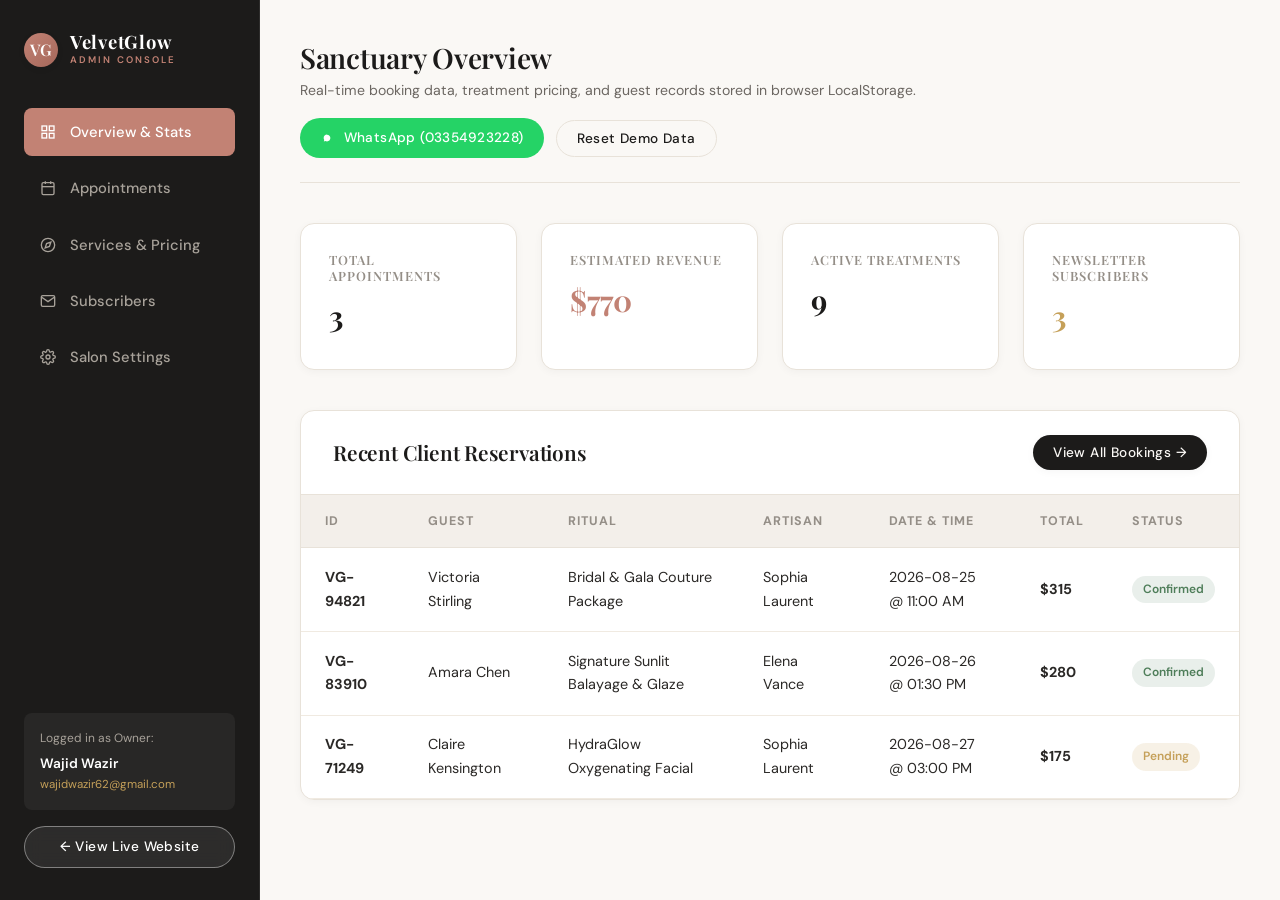
==== commit d010b43b: "Fix mobile screen responsiveness, eliminate side whitespace, add admin mobile navigation and respons" ====
--- a/admin.html
+++ b/admin.html
@@ -11,6 +11,13 @@
   
   <style>
     /* Admin specific enhancements */
+    html, body {
+      width: 100%;
+      max-width: 100vw;
+      overflow-x: hidden;
+      margin: 0;
+      padding: 0;
+    }
     .admin-nav-item.active {
       background-color: var(--color-rose);
       color: #FFF !important;
@@ -47,17 +54,151 @@
       grid-template-columns: 1fr 1fr;
       gap: 2rem;
     }
+    .admin-table-responsive {
+      width: 100%;
+      max-width: 100%;
+      overflow-x: auto;
+      -webkit-overflow-scrolling: touch;
+      display: block;
+    }
+    .admin-table-responsive table {
+      min-width: 600px;
+      width: 100%;
+    }
+    .admin-mobile-nav {
+      display: none;
+    }
     @media (max-width: 900px) {
       .admin-grid-2 {
         grid-template-columns: 1fr;
       }
     }
+    @media (max-width: 768px) {
+      .admin-layout {
+        display: block !important;
+        width: 100% !important;
+        max-width: 100vw !important;
+        overflow-x: hidden !important;
+      }
+      .admin-sidebar {
+        display: none !important;
+      }
+      .admin-mobile-nav {
+        display: block !important;
+        background-color: var(--color-charcoal);
+        padding: 0.85rem 1rem;
+        position: sticky;
+        top: 0;
+        z-index: 100;
+        width: 100%;
+        box-sizing: border-box;
+      }
+      .admin-mobile-header {
+        display: flex;
+        justify-content: space-between;
+        align-items: center;
+        margin-bottom: 0.75rem;
+      }
+      .admin-mobile-tabs-scroll {
+        display: flex;
+        gap: 0.4rem;
+        overflow-x: auto;
+        padding-bottom: 0.25rem;
+        -webkit-overflow-scrolling: touch;
+      }
+      .admin-mobile-tab-btn {
+        padding: 0.45rem 0.85rem;
+        border-radius: var(--radius-full);
+        background: rgba(255, 255, 255, 0.1);
+        color: #FFF;
+        font-size: 0.78rem;
+        white-space: nowrap;
+        border: none;
+        cursor: pointer;
+      }
+      .admin-mobile-tab-btn.active {
+        background: var(--color-rose);
+        color: #FFF;
+        font-weight: 600;
+      }
+      .admin-main-content {
+        padding: 1rem !important;
+        width: 100% !important;
+        max-width: 100vw !important;
+        box-sizing: border-box !important;
+      }
+      .admin-header-bar {
+        flex-direction: column !important;
+        align-items: flex-start !important;
+        gap: 1rem !important;
+        width: 100% !important;
+      }
+      .admin-header-bar > div:last-child {
+        flex-direction: column !important;
+        width: 100% !important;
+        align-items: stretch !important;
+      }
+      .admin-header-bar > div:last-child .btn {
+        width: 100% !important;
+        justify-content: center !important;
+      }
+      .admin-stats-grid {
+        grid-template-columns: 1fr !important;
+        gap: 0.85rem !important;
+        width: 100% !important;
+      }
+      .admin-stat-card {
+        padding: 1.25rem !important;
+        width: 100% !important;
+        box-sizing: border-box !important;
+      }
+      .admin-table-card {
+        margin-bottom: 1.5rem !important;
+        width: 100% !important;
+        box-sizing: border-box !important;
+      }
+      .admin-table-header {
+        flex-direction: column !important;
+        align-items: stretch !important;
+        gap: 0.75rem !important;
+        padding: 1rem !important;
+      }
+      .admin-table-header > div {
+        flex-direction: column !important;
+        width: 100% !important;
+      }
+      .admin-table-header input,
+      .admin-table-header select,
+      .admin-table-header button {
+        width: 100% !important;
+      }
+    }
   </style>
 </head>
 <body class="admin-body">
 
+  <!-- Mobile Top Navigation Bar -->
+  <div class="admin-mobile-nav">
+    <div class="admin-mobile-header">
+      <div class="site-logo">
+        <div class="logo-symbol" style="width: 30px; height: 30px; font-size: 0.85rem;">VG</div>
+        <span class="logo-title" style="color: #FFF; font-size: 1.05rem;">VelvetGlow Admin</span>
+      </div>
+      <a href="index.html" class="btn btn-outline-white btn-sm" style="padding: 0.35rem 0.75rem; font-size: 0.75rem;">
+        <span>Live Site &rarr;</span>
+      </a>
+    </div>
+    <div class="admin-mobile-tabs-scroll">
+      <button class="admin-mobile-tab-btn active" data-tab="overview" onclick="switchAdminTab('overview')">📊 Overview</button>
+      <button class="admin-mobile-tab-btn" data-tab="appointments" onclick="switchAdminTab('appointments')">📅 Bookings</button>
+      <button class="admin-mobile-tab-btn" data-tab="services" onclick="switchAdminTab('services')">✂️ Services</button>
+      <button class="admin-mobile-tab-btn" data-tab="subscribers" onclick="switchAdminTab('subscribers')">✉️ Subscribers</button>
+      <button class="admin-mobile-tab-btn" data-tab="settings" onclick="switchAdminTab('settings')">⚙️ Settings</button>
+    </div>
+  </div>
+
   <div class="admin-layout">
-    <!-- Sidebar -->
+    <!-- Sidebar (Desktop) -->
     <aside class="admin-sidebar">
       <div>
         <a href="index.html" class="site-logo">
@@ -113,7 +254,7 @@
           <p style="font-size: 0.88rem; color: var(--color-text-muted);">Real-time booking data, treatment pricing, and guest records stored in browser LocalStorage.</p>
         </div>
 
-        <div style="display: flex; gap: 0.75rem; align-items: center;">
+        <div style="display: flex; gap: 0.75rem; align-items: center; flex-wrap: wrap;">
           <a href="https://wa.me/923354923228" target="_blank" rel="noopener" class="btn btn-sm" style="background: #25D366; color: #FFF;">
             <svg width="14" height="14" viewBox="0 0 24 24" fill="currentColor"><path d="M12.031 6.172c-3.181 0-5.767 2.586-5.768 5.766-.001 1.298.38 2.27 1.019 3.287l-.711 2.598 2.664-.699c.971.54 1.761.821 2.796.821 3.181 0 5.767-2.586 5.767-5.766.001-3.181-2.584-5.767-5.767-5.767zm2.502 6.471c-.137-.069-.811-.401-.937-.447-.126-.046-.217-.069-.308.069-.091.137-.354.447-.434.538-.08.092-.16.103-.297.034-.137-.069-.579-.213-1.103-.68-.408-.364-.683-.814-.763-.951-.08-.137-.009-.211.06-.279.062-.062.137-.16.206-.24.069-.08.091-.137.137-.229.046-.091.023-.171-.011-.24-.034-.069-.308-.743-.423-1.017-.111-.268-.225-.232-.308-.236-.08-.004-.171-.005-.263-.005-.091 0-.24.034-.365.171-.126.137-.48.469-.48 1.143s.492 1.326.56 1.417c.069.092.969 1.48 2.348 2.076.328.142.584.227.784.29.33.105.63.09.868.055.265-.04.811-.332.926-.652.114-.32.114-.595.08-.652-.034-.057-.125-.091-.262-.16z"/></svg>
             <span>WhatsApp (03354923228)</span>
@@ -152,22 +293,24 @@
             <h4>Recent Client Reservations</h4>
             <button class="btn btn-primary btn-sm" onclick="switchAdminTab('appointments')">View All Bookings &rarr;</button>
           </div>
-          <table class="admin-table">
-            <thead>
-              <tr>
-                <th>ID</th>
-                <th>Guest</th>
-                <th>Ritual</th>
-                <th>Artisan</th>
-                <th>Date &amp; Time</th>
-                <th>Total</th>
-                <th>Status</th>
-              </tr>
-            </thead>
-            <tbody id="overview-recent-tbody">
-              <!-- Rendered via JS -->
-            </tbody>
-          </table>
+          <div class="admin-table-responsive">
+            <table class="admin-table">
+              <thead>
+                <tr>
+                  <th>ID</th>
+                  <th>Guest</th>
+                  <th>Ritual</th>
+                  <th>Artisan</th>
+                  <th>Date &amp; Time</th>
+                  <th>Total</th>
+                  <th>Status</th>
+                </tr>
+              </thead>
+              <tbody id="overview-recent-tbody">
+                <!-- Rendered via JS -->
+              </tbody>
+            </table>
+          </div>
         </div>
       </section>
 
@@ -177,7 +320,7 @@
       <section class="admin-section-pane" id="pane-appointments">
         <div class="admin-table-card">
           <div class="admin-table-header" style="flex-wrap: wrap; gap: 1rem;">
-            <div style="display: flex; gap: 0.5rem; align-items: center;">
+            <div style="display: flex; gap: 0.5rem; align-items: center; flex-wrap: wrap;">
               <select id="appointment-filter-status" class="form-control" style="padding: 0.45rem 0.85rem; font-size: 0.85rem; width: auto;">
                 <option value="all">All Statuses</option>
                 <option value="Confirmed">Confirmed</option>
@@ -187,7 +330,7 @@
               <input type="text" id="appointment-search-input" placeholder="Search by name, phone, or ID..." class="form-control" style="padding: 0.45rem 0.85rem; font-size: 0.85rem; width: 240px;">
             </div>
 
-            <div style="display: flex; gap: 0.5rem;">
+            <div style="display: flex; gap: 0.5rem; flex-wrap: wrap;">
               <button class="btn btn-outline btn-sm" id="export-csv-btn">
                 <svg width="14" height="14" viewBox="0 0 24 24" fill="none" stroke="currentColor" stroke-width="2"><path d="M21 15v4a2 2 0 0 1-2 2H5a2 2 0 0 1-2-2v-4"></path><polyline points="7 10 12 15 17 10"></polyline><line x1="12" y1="15" x2="12" y2="3"></line></svg>
                 <span>Export CSV</span>
@@ -196,23 +339,25 @@
             </div>
           </div>
 
-          <table class="admin-table">
-            <thead>
-              <tr>
-                <th>Booking ID</th>
-                <th>Guest Details</th>
-                <th>Treatment</th>
-                <th>Artisan</th>
-                <th>Date &amp; Time</th>
-                <th>Total</th>
-                <th>Status</th>
-                <th>Actions</th>
-              </tr>
-            </thead>
-            <tbody id="appointments-full-tbody">
-              <!-- Rendered via JS -->
-            </tbody>
-          </table>
+          <div class="admin-table-responsive">
+            <table class="admin-table">
+              <thead>
+                <tr>
+                  <th>Booking ID</th>
+                  <th>Guest Details</th>
+                  <th>Treatment</th>
+                  <th>Artisan</th>
+                  <th>Date &amp; Time</th>
+                  <th>Total</th>
+                  <th>Status</th>
+                  <th>Actions</th>
+                </tr>
+              </thead>
+              <tbody id="appointments-full-tbody">
+                <!-- Rendered via JS -->
+              </tbody>
+            </table>
+          </div>
         </div>
       </section>
 
@@ -221,24 +366,26 @@
            ==================================================================== -->
       <section class="admin-section-pane" id="pane-services">
         <div class="admin-table-card">
-          <div class="admin-table-header">
+          <div class="admin-table-header" style="flex-wrap: wrap; gap: 1rem;">
             <h4>Sanctuary Treatment Catalog &amp; Pricing</h4>
             <button class="btn btn-rose btn-sm" id="open-add-service-btn">+ Add New Treatment</button>
           </div>
-          <table class="admin-table">
-            <thead>
-              <tr>
-                <th>Treatment Name</th>
-                <th>Category</th>
-                <th>Duration</th>
-                <th>Price</th>
-                <th>Actions</th>
-              </tr>
-            </thead>
-            <tbody id="services-tbody">
-              <!-- Rendered via JS -->
-            </tbody>
-          </table>
+          <div class="admin-table-responsive">
+            <table class="admin-table">
+              <thead>
+                <tr>
+                  <th>Treatment Name</th>
+                  <th>Category</th>
+                  <th>Duration</th>
+                  <th>Price</th>
+                  <th>Actions</th>
+                </tr>
+              </thead>
+              <tbody id="services-tbody">
+                <!-- Rendered via JS -->
+              </tbody>
+            </table>
+          </div>
         </div>
       </section>
 
@@ -247,23 +394,25 @@
            ==================================================================== -->
       <section class="admin-section-pane" id="pane-subscribers">
         <div class="admin-table-card">
-          <div class="admin-table-header">
+          <div class="admin-table-header" style="flex-wrap: wrap; gap: 1rem;">
             <h4>Velvet Chronicle Subscribers</h4>
             <button class="btn btn-outline btn-sm" id="export-subs-btn">Export Email List</button>
           </div>
-          <table class="admin-table">
-            <thead>
-              <tr>
-                <th>#</th>
-                <th>Subscriber Email Address</th>
-                <th>Subscription Status</th>
-                <th>Date Joined</th>
-              </tr>
-            </thead>
-            <tbody id="subscribers-tbody">
-              <!-- Rendered via JS -->
-            </tbody>
-          </table>
+          <div class="admin-table-responsive">
+            <table class="admin-table">
+              <thead>
+                <tr>
+                  <th>#</th>
+                  <th>Subscriber Email Address</th>
+                  <th>Subscription Status</th>
+                  <th>Date Joined</th>
+                </tr>
+              </thead>
+              <tbody id="subscribers-tbody">
+                <!-- Rendered via JS -->
+              </tbody>
+            </table>
+          </div>
         </div>
       </section>
 
@@ -654,6 +803,9 @@
       document.querySelectorAll('.admin-nav-item').forEach(btn => {
         btn.classList.toggle('active', btn.getAttribute('data-tab') === tabName);
       });
+      document.querySelectorAll('.admin-mobile-tab-btn').forEach(btn => {
+        btn.classList.toggle('active', btn.getAttribute('data-tab') === tabName);
+      });
       document.querySelectorAll('.admin-section-pane').forEach(pane => {
         pane.classList.toggle('active', pane.id === `pane-${tabName}`);
       });
@@ -667,6 +819,7 @@
       };
       const titleEl = document.getElementById('admin-page-title');
       if (titleEl) titleEl.textContent = titleMap[tabName] || 'Admin Console';
+      window.scrollTo({ top: 0, behavior: 'smooth' });
     }
 
     // Booking Status Update
--- a/style.css
+++ b/style.css
@@ -69,9 +69,9 @@
   --transition-slow: 0.6s cubic-bezier(0.16, 1, 0.3, 1);
   
   /* Glassmorphism */
-  --glass-bg: rgba(250, 248, 245, 0.82);
-  --glass-border: rgba(232, 226, 217, 0.7);
-  --glass-blur: blur(14px);
+  --glass-bg: rgba(250, 248, 245, 0.88);
+  --glass-border: rgba(232, 226, 217, 0.8);
+  --glass-blur: blur(16px);
 }
 
 /* Dark Ambient Mode */
@@ -101,11 +101,11 @@
   --color-border: #2E2B28;
   --color-border-light: #262421;
   
-  --glass-bg: rgba(20, 19, 18, 0.85);
-  --glass-border: rgba(46, 43, 40, 0.7);
-}
-
-/* --- Global Reset & Base Styles --- */
+  --glass-bg: rgba(20, 19, 18, 0.9);
+  --glass-border: rgba(46, 43, 40, 0.8);
+}
+
+/* --- Global Reset & Base Styles (Strict Zero Horizontal Overflow) --- */
 *, *::before, *::after {
   box-sizing: border-box;
   margin: 0;
@@ -115,8 +115,11 @@
 html {
   font-size: 16px;
   scroll-behavior: smooth;
-  scroll-padding-top: 90px;
+  scroll-padding-top: 80px;
   -webkit-text-size-adjust: 100%;
+  width: 100%;
+  max-width: 100vw;
+  overflow-x: hidden;
 }
 
 body {
@@ -125,13 +128,22 @@
   color: var(--color-text-main);
   line-height: 1.65;
   font-weight: 400;
+  width: 100%;
+  max-width: 100vw;
   overflow-x: hidden;
+  position: relative;
   transition: background-color var(--transition-normal), color var(--transition-normal);
 }
 
 body.modal-open,
 body.menu-open {
   overflow: hidden;
+}
+
+section, header, footer, nav, main {
+  width: 100%;
+  max-width: 100vw;
+  box-sizing: border-box;
 }
 
 /* Typography Defaults */
@@ -141,28 +153,30 @@
   font-weight: 600;
   line-height: 1.25;
   letter-spacing: -0.01em;
+  word-break: break-word;
 }
 
 h1 {
-  font-size: clamp(2.4rem, 5.5vw, 4.2rem);
+  font-size: clamp(2rem, 5vw, 4.2rem);
   font-weight: 500;
 }
 
 h2 {
-  font-size: clamp(2rem, 3.8vw, 3rem);
+  font-size: clamp(1.75rem, 3.8vw, 3rem);
 }
 
 h3 {
-  font-size: clamp(1.4rem, 2.5vw, 1.85rem);
+  font-size: clamp(1.3rem, 2.5vw, 1.85rem);
 }
 
 h4 {
-  font-size: 1.25rem;
+  font-size: clamp(1.05rem, 2vw, 1.3rem);
 }
 
 p {
   color: var(--color-text-muted);
-  font-size: 1.025rem;
+  font-size: 1rem;
+  word-break: break-word;
 }
 
 a {
@@ -183,6 +197,7 @@
   color: inherit;
   border: none;
   background: none;
+  box-sizing: border-box;
 }
 
 button {
@@ -196,6 +211,7 @@
 /* Custom Scrollbar */
 ::-webkit-scrollbar {
   width: 8px;
+  height: 6px;
 }
 ::-webkit-scrollbar-track {
   background: var(--color-bg-alt);
@@ -214,12 +230,19 @@
   max-width: var(--container-max);
   margin-left: auto;
   margin-right: auto;
-  padding-left: 1.5rem;
-  padding-right: 1.5rem;
+  padding-left: 1.25rem;
+  padding-right: 1.25rem;
+  box-sizing: border-box;
 }
 
 .container-narrow {
+  width: 100%;
   max-width: var(--container-narrow);
+  margin-left: auto;
+  margin-right: auto;
+  padding-left: 1.25rem;
+  padding-right: 1.25rem;
+  box-sizing: border-box;
 }
 
 /* Section Header Utility */
@@ -227,6 +250,7 @@
   text-align: center;
   max-width: 680px;
   margin: 0 auto 3.5rem auto;
+  padding: 0 1rem;
 }
 
 .section-tag {
@@ -242,6 +266,7 @@
   padding: 0.4rem 1rem;
   border-radius: var(--radius-full);
   margin-bottom: 1rem;
+  max-width: 100%;
 }
 
 .section-tag.olive {
@@ -265,7 +290,7 @@
 }
 
 .section-subtitle {
-  font-size: 1.1rem;
+  font-size: 1.05rem;
   color: var(--color-text-muted);
 }
 
@@ -282,6 +307,8 @@
   border-radius: var(--radius-full);
   transition: all var(--transition-normal);
   white-space: nowrap;
+  touch-action: manipulation;
+  box-sizing: border-box;
 }
 
 .btn-primary {
@@ -352,23 +379,13 @@
 }
 
 .btn-lg {
-  padding: 1.1rem 2.4rem;
-  font-size: 1.05rem;
-}
-
-.btn-icon {
-  width: 44px;
-  height: 44px;
-  padding: 0;
-  border-radius: 50%;
-  display: inline-flex;
-  align-items: center;
-  justify-content: center;
+  padding: 1.05rem 2.2rem;
+  font-size: 1.025rem;
 }
 
 /* ==========================================================================
    1. BRANDED ANIMATED PAGE LOADER
-   ========================================================================= */
+   ========================================================================== */
 .page-loader {
   position: fixed;
   inset: 0;
@@ -379,6 +396,7 @@
   align-items: center;
   justify-content: center;
   transition: opacity 0.7s cubic-bezier(0.16, 1, 0.3, 1), visibility 0.7s;
+  padding: 1.5rem;
 }
 
 .page-loader.loaded {
@@ -434,6 +452,7 @@
 
 .loader-bar-wrap {
   width: 180px;
+  max-width: 80vw;
   height: 2px;
   background: var(--color-border);
   border-radius: var(--radius-full);
@@ -466,7 +485,7 @@
 }
 
 /* ==========================================================================
-   2. TOP BAR & RESPONSIVE STICKY HEADER
+   2. TOP ANNOUNCEMENT BAR & RESPONSIVE HEADER
    ========================================================================== */
 .top-announcement {
   background-color: var(--color-charcoal);
@@ -476,6 +495,8 @@
   padding: 0.5rem 1rem;
   position: relative;
   z-index: 101;
+  width: 100%;
+  overflow: hidden;
 }
 
 .top-announcement-inner {
@@ -483,6 +504,7 @@
   align-items: center;
   justify-content: space-between;
   gap: 1rem;
+  width: 100%;
 }
 
 .top-announcement-content {
@@ -490,6 +512,9 @@
   align-items: center;
   gap: 0.6rem;
   margin: 0 auto;
+  text-align: center;
+  flex-wrap: wrap;
+  justify-content: center;
 }
 
 .top-announcement-badge {
@@ -531,6 +556,7 @@
   border-bottom: 1px solid var(--glass-border);
   transition: background-color var(--transition-normal), box-shadow var(--transition-normal), padding var(--transition-normal);
   padding: 1.1rem 0;
+  width: 100%;
 }
 
 .site-header.scrolled {
@@ -542,6 +568,7 @@
   display: flex;
   align-items: center;
   justify-content: space-between;
+  width: 100%;
 }
 
 /* Brand Logo */
@@ -566,6 +593,7 @@
   font-weight: 600;
   box-shadow: var(--shadow-sm);
   transition: transform var(--transition-normal);
+  flex-shrink: 0;
 }
 
 .site-logo:hover .logo-symbol {
@@ -604,7 +632,7 @@
 .nav-links {
   display: flex;
   align-items: center;
-  gap: 1.6rem;
+  gap: 1.5rem;
 }
 
 .nav-link {
@@ -642,7 +670,7 @@
 .header-actions {
   display: flex;
   align-items: center;
-  gap: 0.9rem;
+  gap: 0.85rem;
 }
 
 .theme-toggle-btn {
@@ -655,6 +683,8 @@
   justify-content: center;
   color: var(--color-charcoal);
   transition: all var(--transition-fast);
+  background: var(--color-bg-card);
+  flex-shrink: 0;
 }
 
 .theme-toggle-btn:hover {
@@ -678,21 +708,23 @@
 /* Mobile Hamburger Button */
 .menu-toggle-btn {
   display: none;
-  width: 40px;
-  height: 40px;
+  width: 42px;
+  height: 42px;
   border-radius: var(--radius-sm);
   border: 1px solid var(--color-border);
   flex-direction: column;
   align-items: center;
   justify-content: center;
   gap: 5px;
-  background: transparent;
+  background: var(--color-bg-card);
   z-index: 105;
+  cursor: pointer;
+  flex-shrink: 0;
 }
 
 .menu-toggle-btn span {
   display: block;
-  width: 20px;
+  width: 22px;
   height: 2px;
   background-color: var(--color-charcoal);
   transition: all var(--transition-normal);
@@ -708,22 +740,26 @@
   transform: translateY(-7px) rotate(-45deg);
 }
 
-/* Mobile Navigation Overlay */
+/* Mobile Navigation Overlay Drawer */
 .mobile-nav-drawer {
   position: fixed;
   inset: 0;
   background-color: var(--glass-bg);
-  backdrop-filter: blur(20px);
-  -webkit-backdrop-filter: blur(20px);
+  backdrop-filter: blur(24px);
+  -webkit-backdrop-filter: blur(24px);
   z-index: 99;
   display: flex;
   flex-direction: column;
-  justify-content: center;
-  align-items: center;
-  padding: 3rem 2rem;
+  justify-content: flex-start;
+  align-items: center;
+  padding: 6rem 1.5rem 3rem 1.5rem;
   opacity: 0;
   visibility: hidden;
   transition: all var(--transition-normal);
+  overflow-y: auto;
+  -webkit-overflow-scrolling: touch;
+  width: 100vw;
+  box-sizing: border-box;
 }
 
 .mobile-nav-drawer.open {
@@ -735,17 +771,20 @@
   display: flex;
   flex-direction: column;
   align-items: center;
-  gap: 1.5rem;
-  margin-bottom: 2.5rem;
+  gap: 1.25rem;
+  margin-bottom: 2rem;
   text-align: center;
+  width: 100%;
 }
 
 .mobile-nav-link {
   font-family: var(--font-serif);
-  font-size: 1.7rem;
+  font-size: 1.55rem;
   color: var(--color-charcoal);
   font-weight: 500;
   transition: color var(--transition-fast);
+  display: inline-block;
+  padding: 0.25rem 0;
 }
 
 .mobile-nav-link:hover,
@@ -755,8 +794,9 @@
 
 .mobile-nav-contacts {
   text-align: center;
-  font-size: 0.9rem;
+  font-size: 0.88rem;
   color: var(--color-text-muted);
+  margin-top: auto;
 }
 
 .mobile-nav-contacts a {
@@ -773,6 +813,7 @@
   overflow: hidden;
   background: radial-gradient(circle at 80% 20%, rgba(194, 130, 116, 0.08) 0%, rgba(250, 248, 245, 0) 60%),
               radial-gradient(circle at 10% 80%, rgba(104, 112, 86, 0.06) 0%, rgba(250, 248, 245, 0) 50%);
+  width: 100%;
 }
 
 .hero-grid {
@@ -780,11 +821,13 @@
   grid-template-columns: 1.15fr 0.95fr;
   gap: 3.5rem;
   align-items: center;
+  width: 100%;
 }
 
 .hero-content {
   position: relative;
   z-index: 2;
+  width: 100%;
 }
 
 .hero-badge-pill {
@@ -800,6 +843,7 @@
   border: 1px solid var(--color-border);
   box-shadow: var(--shadow-sm);
   margin-bottom: 1.5rem;
+  max-width: 100%;
 }
 
 .hero-badge-pill .pulse-dot {
@@ -809,6 +853,7 @@
   background-color: #2E8540;
   box-shadow: 0 0 0 0 rgba(46, 133, 64, 0.7);
   animation: pulseGreen 2s infinite;
+  flex-shrink: 0;
 }
 
 @keyframes pulseGreen {
@@ -828,7 +873,7 @@
 }
 
 .hero-description {
-  font-size: 1.15rem;
+  font-size: 1.125rem;
   line-height: 1.75;
   color: var(--color-text-muted);
   margin-bottom: 2.5rem;
@@ -841,14 +886,17 @@
   flex-wrap: wrap;
   gap: 1.25rem;
   margin-bottom: 3rem;
+  width: 100%;
 }
 
 .hero-trust-bar {
   display: flex;
   align-items: center;
+  flex-wrap: wrap;
   gap: 2rem;
   padding-top: 2rem;
   border-top: 1px solid var(--color-border-light);
+  width: 100%;
 }
 
 .hero-rating-wrap {
@@ -906,6 +954,9 @@
 /* Hero Media & Visual Collage */
 .hero-visual-wrap {
   position: relative;
+  width: 100%;
+  max-width: 100%;
+  box-sizing: border-box;
 }
 
 .hero-image-frame {
@@ -916,6 +967,7 @@
   border: 8px solid var(--color-bg-card);
   background-color: var(--color-bg-alt);
   aspect-ratio: 4 / 5;
+  width: 100%;
 }
 
 .hero-image-frame img {
@@ -936,7 +988,7 @@
   backdrop-filter: blur(12px);
   -webkit-backdrop-filter: blur(12px);
   border: 1px solid var(--glass-border);
-  padding: 1rem 1.3rem;
+  padding: 0.9rem 1.2rem;
   border-radius: var(--radius-md);
   box-shadow: var(--shadow-lg);
   display: flex;
@@ -944,22 +996,23 @@
   gap: 0.85rem;
   z-index: 3;
   animation: floatSubtle 4s ease-in-out infinite;
+  box-sizing: border-box;
 }
 
 .hero-float-card.top-right {
   top: 8%;
-  right: -5%;
+  right: 0;
 }
 
 .hero-float-card.bottom-left {
   bottom: 8%;
-  left: -5%;
+  left: 0;
   animation-delay: -2s;
 }
 
 .float-icon {
-  width: 42px;
-  height: 42px;
+  width: 40px;
+  height: 40px;
   border-radius: 50%;
   display: flex;
   align-items: center;
@@ -967,6 +1020,7 @@
   background-color: var(--color-rose-light);
   color: var(--color-rose);
   font-size: 1.1rem;
+  flex-shrink: 0;
 }
 
 .hero-float-card.bottom-left .float-icon {
@@ -976,14 +1030,14 @@
 
 .float-info h5 {
   font-family: var(--font-sans);
-  font-size: 0.95rem;
+  font-size: 0.92rem;
   font-weight: 700;
   color: var(--color-charcoal);
   margin-bottom: 0.1rem;
 }
 
 .float-info p {
-  font-size: 0.78rem;
+  font-size: 0.76rem;
   color: var(--color-text-muted);
 }
 
@@ -1000,12 +1054,14 @@
   background-color: var(--color-bg-card);
   border-top: 1px solid var(--color-border-light);
   border-bottom: 1px solid var(--color-border-light);
+  width: 100%;
 }
 
 .pillars-grid {
   display: grid;
   grid-template-columns: repeat(4, 1fr);
   gap: 2rem;
+  width: 100%;
 }
 
 .pillar-item {
@@ -1053,6 +1109,7 @@
 .about-section {
   padding: 6.5rem 0;
   background-color: var(--color-bg);
+  width: 100%;
 }
 
 .about-grid {
@@ -1060,10 +1117,13 @@
   grid-template-columns: 1fr 1.15fr;
   gap: 4.5rem;
   align-items: center;
+  width: 100%;
 }
 
 .about-images-collage {
   position: relative;
+  width: 100%;
+  box-sizing: border-box;
 }
 
 .about-main-img {
@@ -1126,11 +1186,12 @@
 
 .about-content {
   padding-left: 1rem;
+  width: 100%;
 }
 
 .about-quote {
   font-family: var(--font-serif);
-  font-size: 1.35rem;
+  font-size: 1.3rem;
   font-style: italic;
   color: var(--color-rose-dark);
   line-height: 1.5;
@@ -1153,6 +1214,7 @@
   padding: 1.5rem 0;
   border-top: 1px solid var(--color-border);
   border-bottom: 1px solid var(--color-border);
+  width: 100%;
 }
 
 .stat-item h3 {
@@ -1198,16 +1260,18 @@
 
 /* ==========================================================================
    6. FEATURED SERVICES CARDS
-   ========================================================================== */
+   ========================================================================= */
 .services-section {
   padding: 6.5rem 0;
   background-color: var(--color-bg-alt);
+  width: 100%;
 }
 
 .services-grid {
   display: grid;
   grid-template-columns: repeat(3, 1fr);
   gap: 2rem;
+  width: 100%;
 }
 
 .service-card {
@@ -1219,6 +1283,8 @@
   transition: all var(--transition-normal);
   display: flex;
   flex-direction: column;
+  width: 100%;
+  box-sizing: border-box;
 }
 
 .service-card:hover {
@@ -1231,6 +1297,7 @@
   position: relative;
   aspect-ratio: 16 / 10;
   overflow: hidden;
+  width: 100%;
 }
 
 .service-card-media img {
@@ -1271,6 +1338,7 @@
   align-items: center;
   justify-content: space-between;
   margin-bottom: 0.85rem;
+  gap: 0.5rem;
 }
 
 .service-duration {
@@ -1327,6 +1395,7 @@
 .pricing-section {
   padding: 6.5rem 0;
   background-color: var(--color-bg);
+  width: 100%;
 }
 
 .pricing-controls {
@@ -1335,6 +1404,7 @@
   align-items: center;
   gap: 1.5rem;
   margin-bottom: 3.5rem;
+  width: 100%;
 }
 
 .pricing-tabs {
@@ -1347,6 +1417,7 @@
   border-radius: var(--radius-full);
   border: 1px solid var(--color-border);
   box-shadow: var(--shadow-sm);
+  max-width: 100%;
 }
 
 .pricing-tab-btn {
@@ -1372,6 +1443,7 @@
   width: 100%;
   max-width: 420px;
   position: relative;
+  box-sizing: border-box;
 }
 
 .pricing-search-box input {
@@ -1382,6 +1454,7 @@
   border-radius: var(--radius-full);
   font-size: 0.92rem;
   transition: all var(--transition-fast);
+  box-sizing: border-box;
 }
 
 .pricing-search-box input:focus {
@@ -1404,6 +1477,7 @@
   display: grid;
   grid-template-columns: repeat(2, 1fr);
   gap: 1.75rem;
+  width: 100%;
 }
 
 .price-item-card {
@@ -1415,6 +1489,8 @@
   display: flex;
   flex-direction: column;
   justify-content: space-between;
+  width: 100%;
+  box-sizing: border-box;
 }
 
 .price-item-card:hover {
@@ -1451,6 +1527,7 @@
   align-items: center;
   gap: 0.75rem;
   margin-bottom: 0.65rem;
+  flex-wrap: wrap;
 }
 
 .price-item-duration {
@@ -1488,6 +1565,7 @@
 .lookbook-section {
   padding: 6.5rem 0;
   background-color: var(--color-bg-alt);
+  width: 100%;
 }
 
 .lookbook-filters {
@@ -1496,6 +1574,7 @@
   justify-content: center;
   gap: 0.75rem;
   margin-bottom: 3rem;
+  width: 100%;
 }
 
 .lookbook-filter-btn {
@@ -1525,6 +1604,7 @@
   display: grid;
   grid-template-columns: repeat(3, 1fr);
   gap: 1.75rem;
+  width: 100%;
 }
 
 .lookbook-item {
@@ -1536,6 +1616,8 @@
   box-shadow: var(--shadow-sm);
   background-color: var(--color-bg-card);
   transition: all var(--transition-normal);
+  width: 100%;
+  box-sizing: border-box;
 }
 
 .lookbook-item.hidden {
@@ -1602,11 +1684,14 @@
 .transformation-section {
   padding: 6.5rem 0;
   background-color: var(--color-bg);
+  width: 100%;
 }
 
 .transformation-wrapper {
   max-width: 900px;
   margin: 0 auto;
+  width: 100%;
+  box-sizing: border-box;
 }
 
 .ba-slider-container {
@@ -1620,6 +1705,7 @@
   touch-action: pan-y;
   background-color: var(--color-charcoal);
   border: 6px solid var(--color-bg-card);
+  box-sizing: border-box;
 }
 
 .ba-image-layer {
@@ -1658,6 +1744,7 @@
   z-index: 5;
   cursor: ew-resize;
   transform: translateX(-50%);
+  touch-action: none;
 }
 
 .ba-handle-button {
@@ -1709,6 +1796,8 @@
   background: var(--color-bg-card);
   border-radius: var(--radius-md);
   border: 1px solid var(--color-border);
+  box-sizing: border-box;
+  width: 100%;
 }
 
 .transformation-spec h4 {
@@ -1730,12 +1819,14 @@
 .stylists-section {
   padding: 6.5rem 0;
   background-color: var(--color-bg-alt);
+  width: 100%;
 }
 
 .stylists-grid {
   display: grid;
   grid-template-columns: repeat(3, 1fr);
   gap: 2.25rem;
+  width: 100%;
 }
 
 .stylist-card {
@@ -1747,6 +1838,8 @@
   transition: all var(--transition-normal);
   display: flex;
   flex-direction: column;
+  width: 100%;
+  box-sizing: border-box;
 }
 
 .stylist-card:hover {
@@ -1760,6 +1853,7 @@
   aspect-ratio: 1 / 1.15;
   overflow: hidden;
   background-color: var(--color-bg-alt);
+  width: 100%;
 }
 
 .stylist-media img {
@@ -1832,12 +1926,14 @@
 .testimonials-section {
   padding: 6.5rem 0;
   background-color: var(--color-bg);
+  width: 100%;
 }
 
 .testimonials-grid {
   display: grid;
   grid-template-columns: repeat(3, 1fr);
   gap: 2rem;
+  width: 100%;
 }
 
 .testimonial-card {
@@ -1850,6 +1946,8 @@
   flex-direction: column;
   justify-content: space-between;
   transition: all var(--transition-normal);
+  width: 100%;
+  box-sizing: border-box;
 }
 
 .testimonial-card:hover {
@@ -1889,6 +1987,7 @@
   height: 46px;
   border-radius: 50%;
   object-fit: cover;
+  flex-shrink: 0;
 }
 
 .author-info h5 {
@@ -1915,6 +2014,8 @@
   padding: 6.5rem 0;
   background-color: var(--color-bg-alt);
   position: relative;
+  width: 100%;
+  overflow-x: hidden;
 }
 
 .booking-card-wrapper {
@@ -1923,15 +2024,21 @@
   border: 1px solid var(--color-border);
   box-shadow: var(--shadow-xl);
   overflow: hidden;
+  width: 100%;
+  box-sizing: border-box;
 }
 
 .booking-grid {
   display: grid;
   grid-template-columns: 1.45fr 0.95fr;
+  width: 100%;
+  box-sizing: border-box;
 }
 
 .booking-form-pane {
   padding: 3.5rem;
+  width: 100%;
+  box-sizing: border-box;
 }
 
 .booking-form-header {
@@ -1947,11 +2054,15 @@
   grid-template-columns: 1fr 1fr;
   gap: 1.5rem;
   margin-bottom: 1.5rem;
+  width: 100%;
+  box-sizing: border-box;
 }
 
 .form-group {
   margin-bottom: 1.5rem;
   position: relative;
+  width: 100%;
+  box-sizing: border-box;
 }
 
 .form-group label {
@@ -1969,13 +2080,15 @@
 
 .form-control {
   width: 100%;
+  max-width: 100%;
   padding: 0.85rem 1.1rem;
   background-color: var(--color-bg);
   border: 1px solid var(--color-border);
   border-radius: var(--radius-sm);
-  font-size: 0.95rem;
+  font-size: 16px; /* 16px prevents iOS Safari auto-zoom */
   color: var(--color-text-main);
   transition: all var(--transition-fast);
+  box-sizing: border-box;
 }
 
 .form-control:focus {
@@ -2007,10 +2120,12 @@
   grid-template-columns: repeat(4, 1fr);
   gap: 0.6rem;
   margin-top: 0.4rem;
+  width: 100%;
+  box-sizing: border-box;
 }
 
 .time-slot-pill {
-  padding: 0.6rem 0.5rem;
+  padding: 0.65rem 0.5rem;
   font-size: 0.82rem;
   font-weight: 500;
   text-align: center;
@@ -2019,6 +2134,9 @@
   background-color: var(--color-bg);
   cursor: pointer;
   transition: all var(--transition-fast);
+  touch-action: manipulation;
+  box-sizing: border-box;
+  width: 100%;
 }
 
 .time-slot-pill:hover {
@@ -2038,6 +2156,8 @@
   grid-template-columns: 1fr 1fr;
   gap: 0.75rem;
   margin-top: 0.5rem;
+  width: 100%;
+  box-sizing: border-box;
 }
 
 .addon-checkbox-label {
@@ -2050,6 +2170,8 @@
   background: var(--color-bg);
   cursor: pointer;
   transition: all var(--transition-fast);
+  width: 100%;
+  box-sizing: border-box;
 }
 
 .addon-checkbox-label:hover {
@@ -2060,18 +2182,22 @@
   accent-color: var(--color-rose);
   width: 16px;
   height: 16px;
+  flex-shrink: 0;
 }
 
 .addon-info {
   display: flex;
   justify-content: space-between;
+  align-items: center;
   width: 100%;
   font-size: 0.85rem;
+  gap: 0.5rem;
 }
 
 .addon-price {
   font-weight: 700;
   color: var(--color-rose);
+  white-space: nowrap;
 }
 
 /* Consent Checkbox */
@@ -2082,11 +2208,14 @@
   margin: 1.5rem 0 2rem 0;
   font-size: 0.85rem;
   color: var(--color-text-muted);
+  width: 100%;
+  box-sizing: border-box;
 }
 
 .consent-checkbox input {
   margin-top: 0.2rem;
   accent-color: var(--color-rose);
+  flex-shrink: 0;
 }
 
 .consent-checkbox a {
@@ -2102,6 +2231,8 @@
   display: flex;
   flex-direction: column;
   justify-content: space-between;
+  width: 100%;
+  box-sizing: border-box;
 }
 
 .summary-header h4 {
@@ -2120,6 +2251,7 @@
   display: flex;
   flex-direction: column;
   gap: 1.25rem;
+  width: 100%;
 }
 
 .summary-row {
@@ -2130,11 +2262,13 @@
   color: #D4CECE;
   padding-bottom: 0.75rem;
   border-bottom: 1px solid rgba(255, 255, 255, 0.1);
+  gap: 1rem;
 }
 
 .summary-row span:last-child {
   font-weight: 600;
   color: #FFF;
+  text-align: right;
 }
 
 .summary-total-box {
@@ -2143,6 +2277,8 @@
   border-radius: var(--radius-md);
   border: 1px solid rgba(255, 255, 255, 0.12);
   margin-bottom: 2rem;
+  width: 100%;
+  box-sizing: border-box;
 }
 
 .summary-total-row {
@@ -2179,6 +2315,7 @@
 
 .summary-perks-list li svg {
   color: var(--color-gold);
+  flex-shrink: 0;
 }
 
 /* ==========================================================================
@@ -2187,6 +2324,7 @@
 .giftcard-section {
   padding: 6.5rem 0;
   background-color: var(--color-bg);
+  width: 100%;
 }
 
 .giftcard-grid {
@@ -2194,6 +2332,7 @@
   grid-template-columns: 1fr 1.15fr;
   gap: 4rem;
   align-items: center;
+  width: 100%;
 }
 
 .giftcard-preview-card {
@@ -2205,21 +2344,13 @@
   box-shadow: var(--shadow-xl);
   position: relative;
   overflow: hidden;
+  contain: paint;
   aspect-ratio: 16 / 10;
   display: flex;
   flex-direction: column;
   justify-content: space-between;
-}
-
-.giftcard-preview-card::after {
-  content: '';
-  position: absolute;
-  top: -50%;
-  left: -50%;
-  width: 200%;
-  height: 200%;
-  background: radial-gradient(circle, rgba(197, 160, 89, 0.15) 0%, transparent 60%);
-  pointer-events: none;
+  width: 100%;
+  box-sizing: border-box;
 }
 
 .giftcard-header {
@@ -2248,7 +2379,7 @@
 
 .giftcard-value-display {
   font-family: var(--font-serif);
-  font-size: 2.8rem;
+  font-size: clamp(2rem, 5vw, 2.8rem);
   font-weight: 700;
   color: #FFF;
   line-height: 1;
@@ -2276,6 +2407,8 @@
   border-radius: var(--radius-lg);
   border: 1px solid var(--color-border);
   box-shadow: var(--shadow-md);
+  width: 100%;
+  box-sizing: border-box;
 }
 
 .amount-selector-grid {
@@ -2283,6 +2416,7 @@
   grid-template-columns: repeat(4, 1fr);
   gap: 0.75rem;
   margin-bottom: 1.5rem;
+  width: 100%;
 }
 
 .amount-btn {
@@ -2293,6 +2427,8 @@
   border-radius: var(--radius-sm);
   background: var(--color-bg);
   transition: all var(--transition-fast);
+  text-align: center;
+  box-sizing: border-box;
 }
 
 .amount-btn:hover {
@@ -2312,11 +2448,13 @@
 .faq-section {
   padding: 6.5rem 0;
   background-color: var(--color-bg-alt);
+  width: 100%;
 }
 
 .faq-wrapper {
   max-width: 800px;
   margin: 0 auto;
+  width: 100%;
 }
 
 .faq-item {
@@ -2326,6 +2464,8 @@
   margin-bottom: 1rem;
   overflow: hidden;
   transition: all var(--transition-normal);
+  width: 100%;
+  box-sizing: border-box;
 }
 
 .faq-item:hover {
@@ -2334,16 +2474,17 @@
 
 .faq-question-btn {
   width: 100%;
-  padding: 1.5rem 1.8rem;
+  padding: 1.4rem 1.6rem;
   text-align: left;
   display: flex;
   justify-content: space-between;
   align-items: center;
   gap: 1rem;
   font-family: var(--font-serif);
-  font-size: 1.15rem;
+  font-size: 1.125rem;
   font-weight: 600;
   color: var(--color-charcoal);
+  box-sizing: border-box;
 }
 
 .faq-icon {
@@ -2373,7 +2514,7 @@
 
 .faq-item.active .faq-answer-pane {
   max-height: 300px;
-  padding: 0 1.8rem 1.6rem 1.8rem;
+  padding: 0 1.6rem 1.5rem 1.6rem;
 }
 
 .faq-answer-pane p {
@@ -2390,6 +2531,8 @@
   color: #FAF8F5;
   padding: 5.5rem 0 2rem 0;
   position: relative;
+  width: 100%;
+  overflow-x: hidden;
 }
 
 .footer-grid {
@@ -2397,6 +2540,8 @@
   grid-template-columns: 1.35fr 0.85fr 0.95fr 1.1fr;
   gap: 3.5rem;
   margin-bottom: 4.5rem;
+  width: 100%;
+  box-sizing: border-box;
 }
 
 .footer-brand p {
@@ -2503,21 +2648,25 @@
   display: flex;
   flex-direction: column;
   gap: 0.75rem;
+  width: 100%;
 }
 
 .newsletter-input-group {
   display: flex;
   position: relative;
+  width: 100%;
 }
 
 .newsletter-input-group input {
   width: 100%;
   padding: 0.85rem 1.1rem;
+  padding-right: 5rem;
   background: rgba(255, 255, 255, 0.08);
   border: 1px solid rgba(255, 255, 255, 0.15);
   border-radius: var(--radius-full);
   color: #FFF;
   font-size: 0.9rem;
+  box-sizing: border-box;
 }
 
 .newsletter-input-group input:focus {
@@ -2551,6 +2700,7 @@
   gap: 1rem;
   font-size: 0.85rem;
   color: #736E67;
+  width: 100%;
 }
 
 .footer-developer-credit {
@@ -2592,6 +2742,7 @@
   flex-direction: column;
   align-items: flex-end;
   gap: 0.75rem;
+  max-width: calc(100vw - 2rem);
 }
 
 .floating-whatsapp-btn {
@@ -2606,6 +2757,7 @@
   font-weight: 600;
   font-size: 0.9rem;
   transition: all var(--transition-normal);
+  touch-action: manipulation;
 }
 
 .floating-whatsapp-btn:hover {
@@ -2632,6 +2784,7 @@
   opacity: 0;
   visibility: hidden;
   transition: all var(--transition-normal);
+  touch-action: manipulation;
 }
 
 .back-to-top-btn.visible {
@@ -2657,10 +2810,13 @@
   display: flex;
   align-items: center;
   justify-content: center;
-  padding: 1.5rem;
+  padding: 1rem;
   opacity: 0;
   visibility: hidden;
   transition: all var(--transition-normal);
+  overflow-y: auto;
+  width: 100vw;
+  box-sizing: border-box;
 }
 
 .modal-backdrop.open {
@@ -2680,6 +2836,8 @@
   position: relative;
   transform: scale(0.92) translateY(20px);
   transition: transform var(--transition-normal);
+  margin: auto;
+  box-sizing: border-box;
 }
 
 .modal-backdrop.open .modal-dialog {
@@ -2700,6 +2858,8 @@
   color: var(--color-charcoal);
   z-index: 10;
   transition: all var(--transition-fast);
+  font-size: 1.4rem;
+  line-height: 1;
 }
 
 .modal-close-btn:hover {
@@ -2717,11 +2877,13 @@
 .lightbox-content-grid {
   display: grid;
   grid-template-columns: 1.2fr 0.8fr;
+  width: 100%;
 }
 
 .lightbox-img-wrap {
   aspect-ratio: 4 / 5;
   background-color: #000;
+  width: 100%;
 }
 
 .lightbox-img-wrap img {
@@ -2802,18 +2964,19 @@
   flex-direction: column;
   gap: 0.75rem;
   pointer-events: none;
+  max-width: 90vw;
 }
 
 .toast {
   background: var(--color-charcoal);
   color: #FFF;
-  padding: 1rem 1.4rem;
+  padding: 0.9rem 1.3rem;
   border-radius: var(--radius-md);
   box-shadow: var(--shadow-lg);
   display: flex;
   align-items: center;
   gap: 0.75rem;
-  font-size: 0.9rem;
+  font-size: 0.88rem;
   pointer-events: auto;
   animation: toastSlideIn 0.35s cubic-bezier(0.16, 1, 0.3, 1) forwards;
   border-left: 4px solid var(--color-rose);
@@ -2838,12 +3001,19 @@
 .admin-body {
   background-color: var(--color-bg);
   min-height: 100vh;
+  width: 100%;
+  max-width: 100vw;
+  overflow-x: hidden;
 }
 
 .admin-layout {
   display: grid;
   grid-template-columns: 260px 1fr;
   min-height: 100vh;
+  width: 100%;
+  max-width: 100vw;
+  overflow-x: hidden;
+  box-sizing: border-box;
 }
 
 .admin-sidebar {
@@ -2884,6 +3054,9 @@
 .admin-main-content {
   padding: 2.5rem;
   overflow-y: auto;
+  width: 100%;
+  max-width: 100%;
+  box-sizing: border-box;
 }
 
 .admin-header-bar {
@@ -2893,6 +3066,9 @@
   margin-bottom: 2.5rem;
   padding-bottom: 1.5rem;
   border-bottom: 1px solid var(--color-border);
+  flex-wrap: wrap;
+  gap: 1rem;
+  width: 100%;
 }
 
 .admin-stats-grid {
@@ -2900,6 +3076,7 @@
   grid-template-columns: repeat(4, 1fr);
   gap: 1.5rem;
   margin-bottom: 2.5rem;
+  width: 100%;
 }
 
 .admin-stat-card {
@@ -2908,6 +3085,8 @@
   border-radius: var(--radius-md);
   border: 1px solid var(--color-border);
   box-shadow: var(--shadow-sm);
+  width: 100%;
+  box-sizing: border-box;
 }
 
 .admin-stat-card h6 {
@@ -2933,6 +3112,9 @@
   box-shadow: var(--shadow-sm);
   overflow: hidden;
   margin-bottom: 2.5rem;
+  width: 100%;
+  max-width: 100%;
+  box-sizing: border-box;
 }
 
 .admin-table-header {
@@ -2941,6 +3123,8 @@
   display: flex;
   justify-content: space-between;
   align-items: center;
+  width: 100%;
+  box-sizing: border-box;
 }
 
 .admin-table {
@@ -2995,27 +3179,44 @@
 }
 
 /* ==========================================================================
-   19. RESPONSIVE MEDIA QUERIES
+   19. COMPREHENSIVE RESPONSIVE DESIGN (TABLET, MOBILE, SMALL DEVICES)
    ========================================================================== */
-@media (max-width: 1100px) {
+
+/* --- Medium Tablets / Small Laptops (<= 1024px) --- */
+@media (max-width: 1024px) {
   .hero-grid {
     grid-template-columns: 1fr;
-    gap: 3rem;
+    gap: 3.5rem;
+  }
+  .hero-content {
+    text-align: center;
+    max-width: 700px;
+    margin: 0 auto;
+  }
+  .hero-actions {
+    justify-content: center;
+  }
+  .hero-trust-bar {
+    justify-content: center;
   }
   .hero-visual-wrap {
-    max-width: 520px;
+    max-width: 480px;
     margin: 0 auto;
   }
   .pillars-grid {
     grid-template-columns: repeat(2, 1fr);
+    gap: 1.5rem;
   }
   .about-grid {
     grid-template-columns: 1fr;
-    gap: 3.5rem;
+    gap: 4rem;
   }
   .about-images-collage {
-    max-width: 500px;
+    max-width: 480px;
     margin: 0 auto;
+  }
+  .about-content {
+    padding-left: 0;
   }
   .services-grid,
   .lookbook-grid,
@@ -3026,8 +3227,12 @@
   .booking-grid {
     grid-template-columns: 1fr;
   }
+  .booking-summary-pane {
+    border-top: 1px solid rgba(255, 255, 255, 0.12);
+  }
   .giftcard-grid {
     grid-template-columns: 1fr;
+    gap: 2.5rem;
   }
   .footer-grid {
     grid-template-columns: repeat(2, 1fr);
@@ -3038,69 +3243,265 @@
   }
 }
 
+/* --- Mobile Landscape & Large Phones (<= 768px) --- */
 @media (max-width: 768px) {
-  .main-nav {
-    display: none;
+  /* Navigation */
+  .main-nav,
+  .top-announcement-contacts,
+  #nav-book-btn {
+    display: none !important;
   }
   .menu-toggle-btn {
-    display: flex;
-  }
-  .top-announcement-contacts {
-    display: none;
-  }
+    display: flex !important;
+  }
+  .site-header {
+    padding: 0.75rem 0;
+  }
+  .site-logo .logo-title {
+    font-size: 1.2rem;
+  }
+
+  /* Typography & Sections */
+  .about-section,
+  .services-section,
+  .pricing-section,
+  .transformation-section,
+  .lookbook-section,
+  .stylists-section,
+  .testimonials-section,
+  .booking-section,
+  .giftcard-section,
+  .faq-section {
+    padding: 3.5rem 0;
+    width: 100%;
+    overflow-x: hidden;
+  }
+  .section-header {
+    margin-bottom: 2.25rem;
+  }
+
+  /* Hero Section */
+  .hero-section {
+    padding: 2.5rem 0 3.5rem 0;
+    width: 100%;
+    overflow-x: hidden;
+  }
+  .hero-description {
+    font-size: 1rem;
+    margin-bottom: 2rem;
+  }
+  .hero-actions {
+    flex-direction: column;
+    width: 100%;
+  }
+  .hero-actions .btn {
+    width: 100%;
+  }
+  .hero-float-card {
+    position: static !important;
+    margin: 0.75rem 0 !important;
+    width: 100% !important;
+    animation: none !important;
+  }
+
+  /* About Collage on Mobile */
+  .about-main-img {
+    width: 100% !important;
+  }
+  .about-secondary-img {
+    position: static !important;
+    width: 100% !important;
+    margin-top: 1rem !important;
+    border: none !important;
+    box-shadow: var(--shadow-md) !important;
+  }
+  .about-experience-badge {
+    position: static !important;
+    width: 100% !important;
+    margin-top: 1rem !important;
+    box-sizing: border-box !important;
+  }
+
+  /* Pillars */
   .pillars-grid {
     grid-template-columns: 1fr;
-  }
+    gap: 1.25rem;
+  }
+
+  /* Grids to Single Column */
   .services-grid,
   .lookbook-grid,
   .stylists-grid,
   .testimonials-grid,
   .price-list-grid {
     grid-template-columns: 1fr;
+    gap: 1.5rem;
+    width: 100%;
+  }
+
+  /* Before / After Slider */
+  .ba-slider-container {
+    border-width: 3px;
+  }
+  .transformation-details {
+    grid-template-columns: 1fr;
+    gap: 1.25rem;
+    padding: 1.25rem;
+  }
+
+  /* Forms & Booking Sanctuary */
+  .booking-grid {
+    display: flex !important;
+    flex-direction: column !important;
+    width: 100% !important;
   }
   .form-row-2 {
-    grid-template-columns: 1fr;
-    gap: 0;
+    display: flex !important;
+    flex-direction: column !important;
+    gap: 0 !important;
+    width: 100% !important;
+  }
+  .form-group {
+    width: 100% !important;
+  }
+  .form-control {
+    width: 100% !important;
+    max-width: 100% !important;
   }
   .time-slots-grid {
-    grid-template-columns: repeat(2, 1fr);
+    grid-template-columns: repeat(2, 1fr) !important;
+    gap: 0.5rem !important;
+    width: 100% !important;
+  }
+  .time-slot-pill {
+    padding: 0.65rem 0.25rem !important;
+    font-size: 0.78rem !important;
+    width: 100% !important;
   }
   .addons-wrap {
-    grid-template-columns: 1fr;
+    display: flex !important;
+    flex-direction: column !important;
+    gap: 0.6rem !important;
+    width: 100% !important;
+  }
+  .addon-checkbox-label {
+    width: 100% !important;
   }
   .booking-form-pane,
   .booking-summary-pane {
-    padding: 2rem 1.5rem;
-  }
+    padding: 2rem 1.25rem !important;
+    width: 100% !important;
+    box-sizing: border-box !important;
+  }
+  .giftcard-preview-card {
+    aspect-ratio: auto !important;
+    min-height: 200px !important;
+    padding: 1.5rem !important;
+  }
+  .giftcard-preview-card::after {
+    display: none !important;
+  }
+  .giftcard-customizer-form {
+    padding: 2rem 1.25rem !important;
+    width: 100% !important;
+  }
+  .amount-selector-grid {
+    grid-template-columns: repeat(2, 1fr);
+  }
+
+  /* Lightbox & Dialogs */
+  .lightbox-content-grid {
+    grid-template-columns: 1fr;
+  }
+  .lightbox-info-pane {
+    padding: 1.75rem;
+  }
+  .voucher-dialog {
+    padding: 1.75rem 1.25rem;
+  }
+  .voucher-details-grid {
+    grid-template-columns: 1fr;
+    gap: 0.75rem;
+  }
+
+  /* Footer */
   .footer-grid {
     grid-template-columns: 1fr;
-  }
-  .lightbox-content-grid {
+    gap: 2.25rem;
+    margin-bottom: 3rem;
+  }
+  .footer-bottom {
+    flex-direction: column;
+    text-align: center;
+    gap: 0.75rem;
+  }
+
+  /* Floating WhatsApp on Mobile */
+  .floating-actions-container {
+    bottom: 1rem;
+    right: 1rem;
+  }
+  .floating-whatsapp-btn {
+    padding: 0.65rem 1rem;
+    font-size: 0.85rem;
+  }
+}
+
+/* --- Small Mobile Phones (<= 480px) --- */
+@media (max-width: 480px) {
+  .container,
+  .container-narrow {
+    padding-left: 1rem;
+    padding-right: 1rem;
+  }
+  
+  .about-stats-grid {
     grid-template-columns: 1fr;
-  }
-  .transformation-details {
+    gap: 1rem;
+    text-align: center;
+  }
+
+  .about-experience-badge {
+    padding: 0.75rem 1rem;
+  }
+  .about-experience-badge .years {
+    font-size: 1.5rem;
+  }
+
+  .pricing-tabs {
+    border-radius: var(--radius-md);
+    flex-direction: column;
+    width: 100%;
+  }
+  .pricing-tab-btn {
+    width: 100%;
+    text-align: center;
+  }
+
+  .lookbook-filters {
+    gap: 0.4rem;
+  }
+  .lookbook-filter-btn {
+    padding: 0.45rem 1rem;
+    font-size: 0.82rem;
+  }
+
+  .stylist-actions {
     grid-template-columns: 1fr;
   }
-  .amount-selector-grid {
-    grid-template-columns: repeat(2, 1fr);
-  }
-  .admin-layout {
-    grid-template-columns: 1fr;
-  }
-  .admin-sidebar {
-    display: none;
-  }
-  .admin-main-content {
-    padding: 1.5rem;
-  }
-  .admin-stats-grid {
-    grid-template-columns: 1fr;
-  }
-  .admin-table-card {
-    overflow-x: auto;
-  }
-}
-
+
+  .toast-container {
+    top: 1rem;
+    right: 1rem;
+    left: 1rem;
+    max-width: 100%;
+  }
+  .toast {
+    width: 100%;
+  }
+}
+
+/* Reduced Motion */
 @media (prefers-reduced-motion: reduce) {
   *, *::before, *::after {
     animation-duration: 0.01ms !important;
